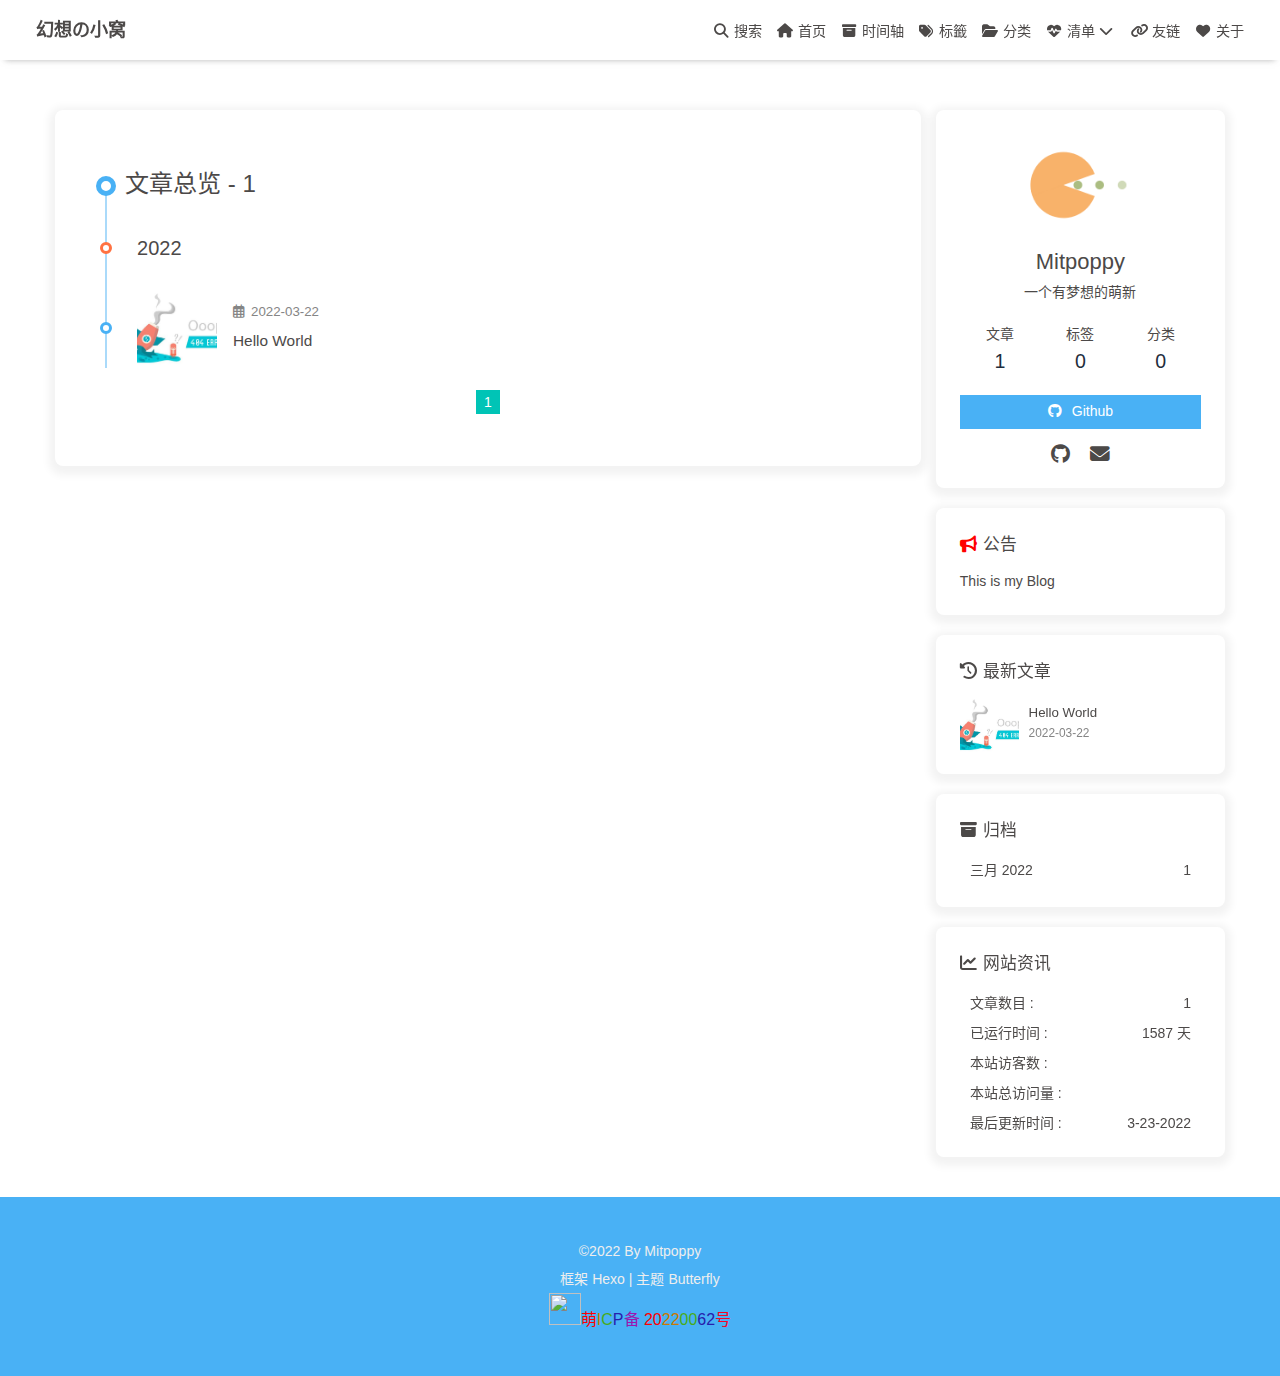
==== archives/index.html @ 70dcac5a "Site updated: 2022-03-23 21:52:55" ====
<!DOCTYPE html><html lang="zh-CN" data-theme="light"><head><meta charset="UTF-8"><meta http-equiv="X-UA-Compatible" content="IE=edge"><meta name="viewport" content="width=device-width, initial-scale=1.0, maximum-scale=1.0, user-scalable=no"><title>时间轴 | 幻想の小窝</title><meta name="keywords" content="幻想小窝"><meta name="author" content="Mitpoppy"><meta name="copyright" content="Mitpoppy"><meta name="format-detection" content="telephone=no"><meta name="theme-color" content="#ffffff"><meta name="description" content="一个有梦想的萌新">
<meta property="og:type" content="website">
<meta property="og:title" content="幻想の小窝">
<meta property="og:url" content="https://mitpoppy.github.io/archives/index.html">
<meta property="og:site_name" content="幻想の小窝">
<meta property="og:description" content="一个有梦想的萌新">
<meta property="og:locale" content="zh_CN">
<meta property="og:image" content="https://mitpoppy.github.io/img/portrait.png">
<meta property="article:author" content="Mitpoppy">
<meta property="article:tag" content="幻想小窝">
<meta name="twitter:card" content="summary">
<meta name="twitter:image" content="https://mitpoppy.github.io/img/portrait.png"><link rel="shortcut icon" href="../img/favicon.png"><link rel="canonical" href="https://mitpoppy.github.io/archives/"><link rel="preconnect" href="//cdn.jsdelivr.net"/><link rel="preconnect" href="//busuanzi.ibruce.info"/><link rel="stylesheet" href="../css/index.css"><link rel="stylesheet" href="https://cdn.jsdelivr.net/npm/@fortawesome/fontawesome-free@6/css/all.min.css" media="print" onload="this.media='all'"><link rel="stylesheet" href="https://cdn.jsdelivr.net/npm/@fancyapps/ui/dist/fancybox.css" media="print" onload="this.media='all'"><script>const GLOBAL_CONFIG = { 
  root: '/',
  algolia: undefined,
  localSearch: {"path":"search.xml","languages":{"hits_empty":"找不到您查询的内容：${query}"}},
  translate: {"defaultEncoding":2,"translateDelay":0,"msgToTraditionalChinese":"繁","msgToSimplifiedChinese":"簡"},
  noticeOutdate: undefined,
  highlight: {"plugin":"highlighjs","highlightCopy":true,"highlightLang":true,"highlightHeightLimit":false},
  copy: {
    success: '复制成功',
    error: '复制错误',
    noSupport: '浏览器不支持'
  },
  relativeDate: {
    homepage: false,
    post: false
  },
  runtime: '天',
  date_suffix: {
    just: '刚刚',
    min: '分钟前',
    hour: '小时前',
    day: '天前',
    month: '个月前'
  },
  copyright: {"limitCount":50,"languages":{"author":"作者: Mitpoppy","link":"链接: ","source":"来源: 幻想の小窝","info":"著作权归作者所有。商业转载请联系作者获得授权，非商业转载请注明出处。"}},
  lightbox: 'fancybox',
  Snackbar: undefined,
  source: {
    justifiedGallery: {
      js: 'https://cdn.jsdelivr.net/npm/flickr-justified-gallery@2/dist/fjGallery.min.js',
      css: 'https://cdn.jsdelivr.net/npm/flickr-justified-gallery@2/dist/fjGallery.min.css'
    }
  },
  isPhotoFigcaption: false,
  islazyload: false,
  isAnchor: false
}</script><script id="config-diff">var GLOBAL_CONFIG_SITE = {
  title: '时间轴',
  isPost: false,
  isHome: false,
  isHighlightShrink: true,
  isToc: false,
  postUpdate: '2022-03-23 21:52:37'
}</script><noscript><style type="text/css">
  #nav {
    opacity: 1
  }
  .justified-gallery img {
    opacity: 1
  }

  #recent-posts time,
  #post-meta time {
    display: inline !important
  }
</style></noscript><script>(win=>{
    win.saveToLocal = {
      set: function setWithExpiry(key, value, ttl) {
        if (ttl === 0) return
        const now = new Date()
        const expiryDay = ttl * 86400000
        const item = {
          value: value,
          expiry: now.getTime() + expiryDay,
        }
        localStorage.setItem(key, JSON.stringify(item))
      },

      get: function getWithExpiry(key) {
        const itemStr = localStorage.getItem(key)

        if (!itemStr) {
          return undefined
        }
        const item = JSON.parse(itemStr)
        const now = new Date()

        if (now.getTime() > item.expiry) {
          localStorage.removeItem(key)
          return undefined
        }
        return item.value
      }
    }
  
    win.getScript = url => new Promise((resolve, reject) => {
      const script = document.createElement('script')
      script.src = url
      script.async = true
      script.onerror = reject
      script.onload = script.onreadystatechange = function() {
        const loadState = this.readyState
        if (loadState && loadState !== 'loaded' && loadState !== 'complete') return
        script.onload = script.onreadystatechange = null
        resolve()
      }
      document.head.appendChild(script)
    })
  
      win.activateDarkMode = function () {
        document.documentElement.setAttribute('data-theme', 'dark')
        if (document.querySelector('meta[name="theme-color"]') !== null) {
          document.querySelector('meta[name="theme-color"]').setAttribute('content', '#0d0d0d')
        }
      }
      win.activateLightMode = function () {
        document.documentElement.setAttribute('data-theme', 'light')
        if (document.querySelector('meta[name="theme-color"]') !== null) {
          document.querySelector('meta[name="theme-color"]').setAttribute('content', '#ffffff')
        }
      }
      const t = saveToLocal.get('theme')
    
          if (t === 'dark') activateDarkMode()
          else if (t === 'light') activateLightMode()
        
      const asideStatus = saveToLocal.get('aside-status')
      if (asideStatus !== undefined) {
        if (asideStatus === 'hide') {
          document.documentElement.classList.add('hide-aside')
        } else {
          document.documentElement.classList.remove('hide-aside')
        }
      }
    
    const detectApple = () => {
      if(/iPad|iPhone|iPod|Macintosh/.test(navigator.userAgent)){
        document.documentElement.classList.add('apple')
      }
    }
    detectApple()
    })(window)</script><meta name="generator" content="Hexo 5.4.1"></head><body><div id="sidebar"><div id="menu-mask"></div><div id="sidebar-menus"><div class="avatar-img is-center"><img src="../img/portrait.png" onerror="onerror=null;src='/img/friend_404.gif'" alt="avatar"/></div><div class="sidebar-site-data site-data is-center"><a href="../archives/"><div class="headline">文章</div><div class="length-num">1</div></a><a href="../tags/"><div class="headline">标签</div><div class="length-num">0</div></a><a href="/"><div class="headline">分类</div><div class="length-num">0</div></a></div><hr/><div class="menus_items"><div class="menus_item"><a class="site-page" href="../index.html"><i class="fa-fw fas fa-home"></i><span> 首页</span></a></div><div class="menus_item"><a class="site-page" href="../archives/"><i class="fa-fw fas fa-archive"></i><span> 时间轴</span></a></div><div class="menus_item"><a class="site-page" href="../tags/"><i class="fa-fw fas fa-tags"></i><span> 标籤</span></a></div><div class="menus_item"><a class="site-page" href="../categories/"><i class="fa-fw fas fa-folder-open"></i><span> 分类</span></a></div><div class="menus_item"><a class="site-page group" href="javascript:void(0);"><i class="fa-fw fa fa-heartbeat"></i><span> 清单</span><i class="fas fa-chevron-down"></i></a><ul class="menus_item_child"><li><a class="site-page child" href="../music/"><i class="fa-fw fas fa-music"></i><span> 音乐</span></a></li><li><a class="site-page child" href="../Gallery/"><i class="fa-fw fas fa-images"></i><span> 照片</span></a></li><li><a class="site-page child" href="../movies/"><i class="fa-fw fas fa-video"></i><span> 电影</span></a></li></ul></div><div class="menus_item"><a class="site-page" href="../link/"><i class="fa-fw fas fa-link"></i><span> 友链</span></a></div><div class="menus_item"><a class="site-page" href="../about/"><i class="fa-fw fas fa-heart"></i><span> 关于</span></a></div></div></div></div><div class="page" id="body-wrap"><header class="not-top-img" id="page-header"><nav id="nav"><span id="blog_name"><a id="site-name" href="../index.html">幻想の小窝</a></span><div id="menus"><div id="search-button"><a class="site-page social-icon search"><i class="fas fa-search fa-fw"></i><span> 搜索</span></a></div><div class="menus_items"><div class="menus_item"><a class="site-page" href="../index.html"><i class="fa-fw fas fa-home"></i><span> 首页</span></a></div><div class="menus_item"><a class="site-page" href="../archives/"><i class="fa-fw fas fa-archive"></i><span> 时间轴</span></a></div><div class="menus_item"><a class="site-page" href="../tags/"><i class="fa-fw fas fa-tags"></i><span> 标籤</span></a></div><div class="menus_item"><a class="site-page" href="../categories/"><i class="fa-fw fas fa-folder-open"></i><span> 分类</span></a></div><div class="menus_item"><a class="site-page group" href="javascript:void(0);"><i class="fa-fw fa fa-heartbeat"></i><span> 清单</span><i class="fas fa-chevron-down"></i></a><ul class="menus_item_child"><li><a class="site-page child" href="../music/"><i class="fa-fw fas fa-music"></i><span> 音乐</span></a></li><li><a class="site-page child" href="../Gallery/"><i class="fa-fw fas fa-images"></i><span> 照片</span></a></li><li><a class="site-page child" href="../movies/"><i class="fa-fw fas fa-video"></i><span> 电影</span></a></li></ul></div><div class="menus_item"><a class="site-page" href="../link/"><i class="fa-fw fas fa-link"></i><span> 友链</span></a></div><div class="menus_item"><a class="site-page" href="../about/"><i class="fa-fw fas fa-heart"></i><span> 关于</span></a></div></div><div id="toggle-menu"><a class="site-page"><i class="fas fa-bars fa-fw"></i></a></div></div></nav></header><main class="layout" id="content-inner"><div id="archive"><div class="article-sort-title">文章总览 - 1</div><div class="article-sort"><div class="article-sort-item year">2022</div><div class="article-sort-item"><a class="article-sort-item-img" href="../2022/03/22/hello-world/" title="Hello World"><img src="../[data-uri]" alt="Hello World" onerror="this.onerror=null;this.src='../img/404.jpg'"></a><div class="article-sort-item-info"><div class="article-sort-item-time"><i class="far fa-calendar-alt"></i><time class="post-meta-date-created" datetime="2022-03-22T07:32:54.682Z" title="发表于 2022-03-22 15:32:54">2022-03-22</time></div><a class="article-sort-item-title" href="../2022/03/22/hello-world/" title="Hello World">Hello World</a></div></div></div><nav id="pagination"><div class="pagination"><span class="page-number current">1</span></div></nav></div><div class="aside-content" id="aside-content"><div class="card-widget card-info"><div class="is-center"><div class="avatar-img"><img src="../img/portrait.png" onerror="this.onerror=null;this.src='../img/friend_404.gif'" alt="avatar"/></div><div class="author-info__name">Mitpoppy</div><div class="author-info__description">一个有梦想的萌新</div></div><div class="card-info-data site-data is-center"><a href="../archives/"><div class="headline">文章</div><div class="length-num">1</div></a><a href="../tags/"><div class="headline">标签</div><div class="length-num">0</div></a><a href="/"><div class="headline">分类</div><div class="length-num">0</div></a></div><a id="card-info-btn" target="_blank" rel="noopener" href="https://github.com/Mitpoppy"><i class="fab fa-github"></i><span>Github</span></a><div class="card-info-social-icons is-center"><a class="social-icon" href="https://github.com/Mitpoppy" target="_blank" title="Github"><i class="fab fa-github"></i></a><a class="social-icon" href="../2974560682@qq.com" target="_blank" title="Email"><i class="fas fa-envelope"></i></a></div></div><div class="card-widget card-announcement"><div class="item-headline"><i class="fas fa-bullhorn fa-shake"></i><span>公告</span></div><div class="announcement_content">This is my Blog</div></div><div class="sticky_layout"><div class="card-widget card-recent-post"><div class="item-headline"><i class="fas fa-history"></i><span>最新文章</span></div><div class="aside-list"><div class="aside-list-item"><a class="thumbnail" href="../2022/03/22/hello-world/" title="Hello World"><img src="../[data-uri]" onerror="this.onerror=null;this.src='../img/404.jpg'" alt="Hello World"/></a><div class="content"><a class="title" href="../2022/03/22/hello-world/" title="Hello World">Hello World</a><time datetime="2022-03-22T07:32:54.682Z" title="发表于 2022-03-22 15:32:54">2022-03-22</time></div></div></div></div><div class="card-widget card-archives"><div class="item-headline"><i class="fas fa-archive"></i><span>归档</span></div><ul class="card-archive-list"><li class="card-archive-list-item"><a class="card-archive-list-link" href="../archives/2022/03/"><span class="card-archive-list-date">三月 2022</span><span class="card-archive-list-count">1</span></a></li></ul></div><div class="card-widget card-webinfo"><div class="item-headline"><i class="fas fa-chart-line"></i><span>网站资讯</span></div><div class="webinfo"><div class="webinfo-item"><div class="item-name">文章数目 :</div><div class="item-count">1</div></div><div class="webinfo-item"><div class="item-name">已运行时间 :</div><div class="item-count" id="runtimeshow" data-publishDate="2022-03-22T17:55:00.000Z"></div></div><div class="webinfo-item"><div class="item-name">本站访客数 :</div><div class="item-count" id="busuanzi_value_site_uv"></div></div><div class="webinfo-item"><div class="item-name">本站总访问量 :</div><div class="item-count" id="busuanzi_value_site_pv"></div></div><div class="webinfo-item"><div class="item-name">最后更新时间 :</div><div class="item-count" id="last-push-date" data-lastPushDate="2022-03-23T13:52:37.554Z"></div></div></div></div></div></div></main><footer id="footer"><div id="footer-wrap"><div class="copyright">&copy;2022 By Mitpoppy</div><div class="framework-info"><span>框架 </span><a target="_blank" rel="noopener" href="https://hexo.io">Hexo</a><span class="footer-separator">|</span><span>主题 </span><a target="_blank" rel="noopener" href="https://github.com/jerryc127/hexo-theme-butterfly">Butterfly</a></div><div class="footer_custom_text"><font style="font-size:16px"><img style="width:32px;height:32px;margin-bottom:-8px" src="https://moena.cn/content/uploadfile/Links/icp.gov.moe.png" /><a href="https://blog.114524.xyz/" target="_blank"><span style="color:#ff0000">萌</span><span style="color:#ca7900">I</span><span style="color:#48ab18">C</span><span style="color:#2720ac">P</span><span style="color:#9b17ae">备</span> </a><a href="https://icp.gov.moe/?keyword=20220062" target="_blank"> <span style="color:#ff0000">20</span><span style="color:#ca7900">22</span><span style="color:#48ab18">00</span><span style="color:#2720ac">62</span><span style="color:#f40428">号</span></a></font></div></div></footer></div><div id="rightside"><div id="rightside-config-hide"><button id="translateLink" type="button" title="简繁转换">繁</button><button id="darkmode" type="button" title="浅色和深色模式转换"><i class="fas fa-adjust"></i></button><button id="hide-aside-btn" type="button" title="单栏和双栏切换"><i class="fas fa-arrows-alt-h"></i></button></div><div id="rightside-config-show"><button id="rightside_config" type="button" title="设置"><i class="fas fa-cog fa-spin"></i></button><button id="go-up" type="button" title="回到顶部"><i class="fas fa-arrow-up"></i></button></div></div><div id="local-search"><div class="search-dialog"><nav class="search-nav"><span class="search-dialog-title">本地搜索</span><span id="loading-status"></span><button class="search-close-button"><i class="fas fa-times"></i></button></nav><div class="is-center" id="loading-database"><i class="fas fa-spinner fa-pulse"></i><span>  数据库加载中</span></div><div class="search-wrap"><div id="local-search-input"><div class="local-search-box"><input class="local-search-box--input" placeholder="搜索文章" type="text"/></div></div><hr/><div id="local-search-results"></div></div></div><div id="search-mask"></div></div><div><script src="../js/utils.js"></script><script src="../js/main.js"></script><script src="../js/tw_cn.js"></script><script src="https://cdn.jsdelivr.net/npm/@fancyapps/ui/dist/fancybox.umd.js"></script><script src="../js/search/local-search.js"></script><div class="js-pjax"></div><script defer="defer" id="fluttering_ribbon" mobile="true" src="https://cdn.jsdelivr.net/npm/butterfly-extsrc@1/dist/canvas-fluttering-ribbon.min.js"></script><script src="https://cdn.jsdelivr.net/npm/butterfly-extsrc@1/dist/activate-power-mode.min.js"></script><script>POWERMODE.colorful = true;
POWERMODE.shake = false;
POWERMODE.mobile = true;
document.body.addEventListener('input', POWERMODE);
</script><script async data-pjax src="//busuanzi.ibruce.info/busuanzi/2.3/busuanzi.pure.mini.js"></script></div></body></html>
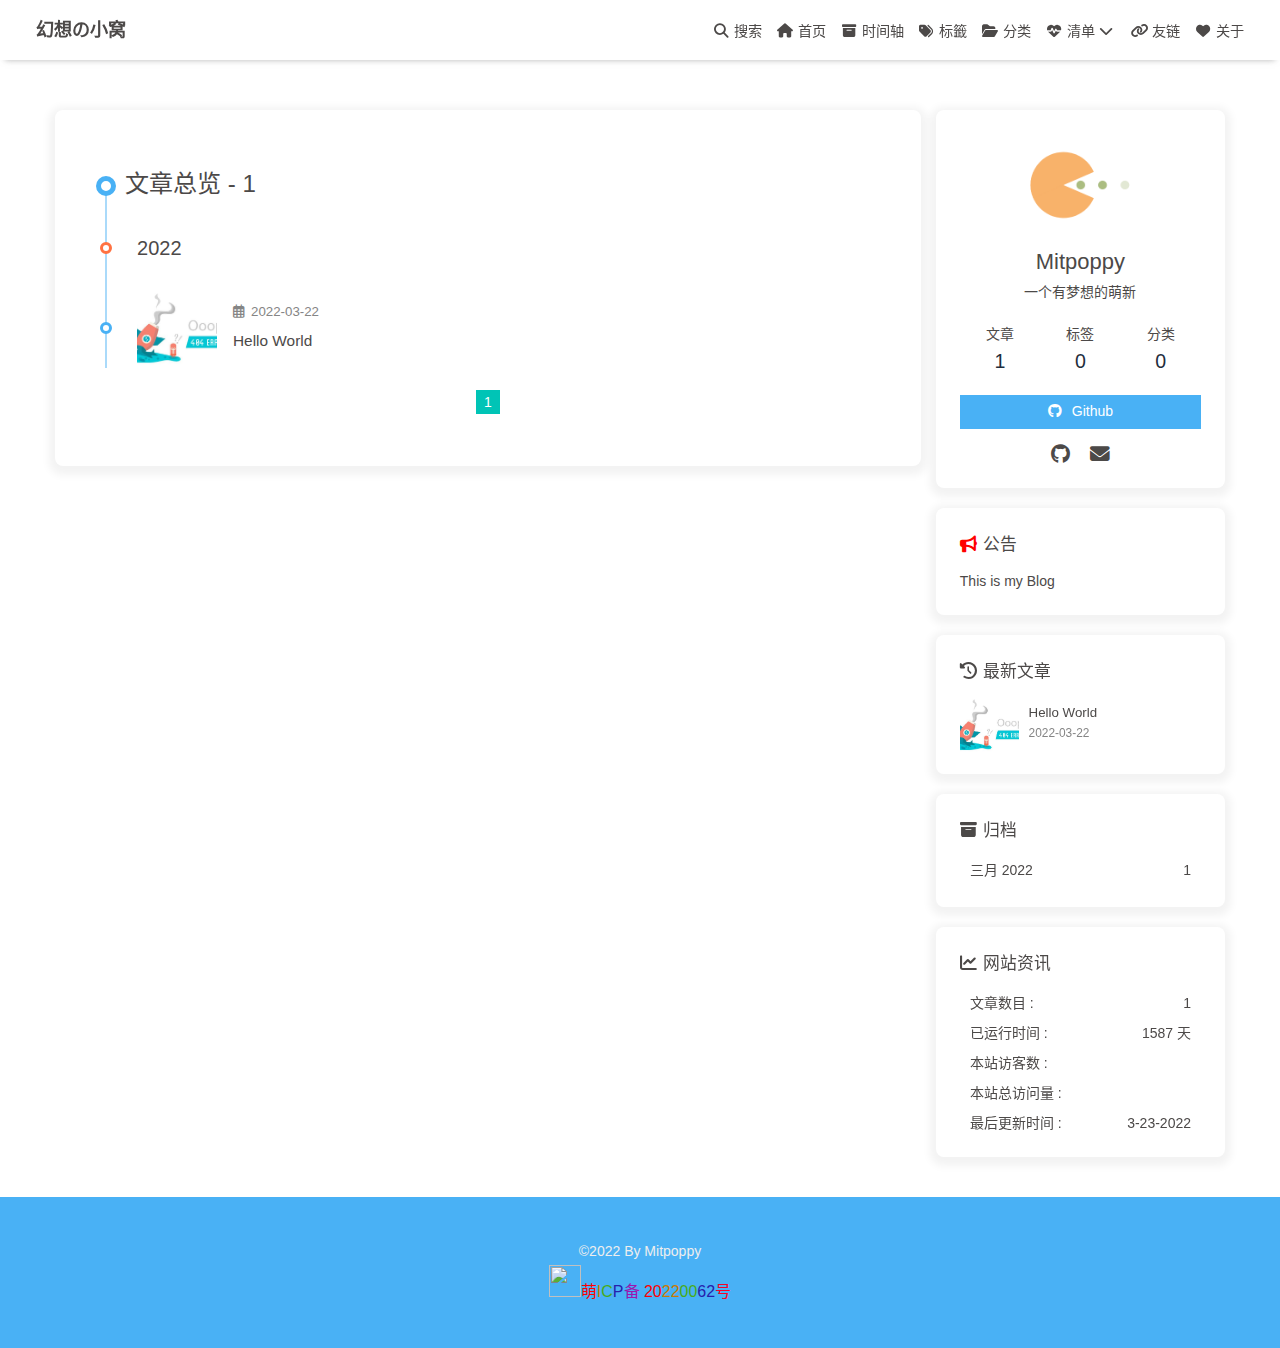
==== commit 3411128b: "Site updated: 2022-03-23 22:09:40" ====
--- a/archives/index.html
+++ b/archives/index.html
@@ -51,7 +51,7 @@
   isHome: false,
   isHighlightShrink: true,
   isToc: false,
-  postUpdate: '2022-03-23 21:52:37'
+  postUpdate: '2022-03-23 22:09:39'
 }</script><noscript><style type="text/css">
   #nav {
     opacity: 1
@@ -140,7 +140,7 @@
       }
     }
     detectApple()
-    })(window)</script><meta name="generator" content="Hexo 5.4.1"></head><body><div id="sidebar"><div id="menu-mask"></div><div id="sidebar-menus"><div class="avatar-img is-center"><img src="../img/portrait.png" onerror="onerror=null;src='/img/friend_404.gif'" alt="avatar"/></div><div class="sidebar-site-data site-data is-center"><a href="../archives/"><div class="headline">文章</div><div class="length-num">1</div></a><a href="../tags/"><div class="headline">标签</div><div class="length-num">0</div></a><a href="/"><div class="headline">分类</div><div class="length-num">0</div></a></div><hr/><div class="menus_items"><div class="menus_item"><a class="site-page" href="../index.html"><i class="fa-fw fas fa-home"></i><span> 首页</span></a></div><div class="menus_item"><a class="site-page" href="../archives/"><i class="fa-fw fas fa-archive"></i><span> 时间轴</span></a></div><div class="menus_item"><a class="site-page" href="../tags/"><i class="fa-fw fas fa-tags"></i><span> 标籤</span></a></div><div class="menus_item"><a class="site-page" href="../categories/"><i class="fa-fw fas fa-folder-open"></i><span> 分类</span></a></div><div class="menus_item"><a class="site-page group" href="javascript:void(0);"><i class="fa-fw fa fa-heartbeat"></i><span> 清单</span><i class="fas fa-chevron-down"></i></a><ul class="menus_item_child"><li><a class="site-page child" href="../music/"><i class="fa-fw fas fa-music"></i><span> 音乐</span></a></li><li><a class="site-page child" href="../Gallery/"><i class="fa-fw fas fa-images"></i><span> 照片</span></a></li><li><a class="site-page child" href="../movies/"><i class="fa-fw fas fa-video"></i><span> 电影</span></a></li></ul></div><div class="menus_item"><a class="site-page" href="../link/"><i class="fa-fw fas fa-link"></i><span> 友链</span></a></div><div class="menus_item"><a class="site-page" href="../about/"><i class="fa-fw fas fa-heart"></i><span> 关于</span></a></div></div></div></div><div class="page" id="body-wrap"><header class="not-top-img" id="page-header"><nav id="nav"><span id="blog_name"><a id="site-name" href="../index.html">幻想の小窝</a></span><div id="menus"><div id="search-button"><a class="site-page social-icon search"><i class="fas fa-search fa-fw"></i><span> 搜索</span></a></div><div class="menus_items"><div class="menus_item"><a class="site-page" href="../index.html"><i class="fa-fw fas fa-home"></i><span> 首页</span></a></div><div class="menus_item"><a class="site-page" href="../archives/"><i class="fa-fw fas fa-archive"></i><span> 时间轴</span></a></div><div class="menus_item"><a class="site-page" href="../tags/"><i class="fa-fw fas fa-tags"></i><span> 标籤</span></a></div><div class="menus_item"><a class="site-page" href="../categories/"><i class="fa-fw fas fa-folder-open"></i><span> 分类</span></a></div><div class="menus_item"><a class="site-page group" href="javascript:void(0);"><i class="fa-fw fa fa-heartbeat"></i><span> 清单</span><i class="fas fa-chevron-down"></i></a><ul class="menus_item_child"><li><a class="site-page child" href="../music/"><i class="fa-fw fas fa-music"></i><span> 音乐</span></a></li><li><a class="site-page child" href="../Gallery/"><i class="fa-fw fas fa-images"></i><span> 照片</span></a></li><li><a class="site-page child" href="../movies/"><i class="fa-fw fas fa-video"></i><span> 电影</span></a></li></ul></div><div class="menus_item"><a class="site-page" href="../link/"><i class="fa-fw fas fa-link"></i><span> 友链</span></a></div><div class="menus_item"><a class="site-page" href="../about/"><i class="fa-fw fas fa-heart"></i><span> 关于</span></a></div></div><div id="toggle-menu"><a class="site-page"><i class="fas fa-bars fa-fw"></i></a></div></div></nav></header><main class="layout" id="content-inner"><div id="archive"><div class="article-sort-title">文章总览 - 1</div><div class="article-sort"><div class="article-sort-item year">2022</div><div class="article-sort-item"><a class="article-sort-item-img" href="../2022/03/22/hello-world/" title="Hello World"><img src="../[data-uri]" alt="Hello World" onerror="this.onerror=null;this.src='../img/404.jpg'"></a><div class="article-sort-item-info"><div class="article-sort-item-time"><i class="far fa-calendar-alt"></i><time class="post-meta-date-created" datetime="2022-03-22T07:32:54.682Z" title="发表于 2022-03-22 15:32:54">2022-03-22</time></div><a class="article-sort-item-title" href="../2022/03/22/hello-world/" title="Hello World">Hello World</a></div></div></div><nav id="pagination"><div class="pagination"><span class="page-number current">1</span></div></nav></div><div class="aside-content" id="aside-content"><div class="card-widget card-info"><div class="is-center"><div class="avatar-img"><img src="../img/portrait.png" onerror="this.onerror=null;this.src='../img/friend_404.gif'" alt="avatar"/></div><div class="author-info__name">Mitpoppy</div><div class="author-info__description">一个有梦想的萌新</div></div><div class="card-info-data site-data is-center"><a href="../archives/"><div class="headline">文章</div><div class="length-num">1</div></a><a href="../tags/"><div class="headline">标签</div><div class="length-num">0</div></a><a href="/"><div class="headline">分类</div><div class="length-num">0</div></a></div><a id="card-info-btn" target="_blank" rel="noopener" href="https://github.com/Mitpoppy"><i class="fab fa-github"></i><span>Github</span></a><div class="card-info-social-icons is-center"><a class="social-icon" href="https://github.com/Mitpoppy" target="_blank" title="Github"><i class="fab fa-github"></i></a><a class="social-icon" href="../2974560682@qq.com" target="_blank" title="Email"><i class="fas fa-envelope"></i></a></div></div><div class="card-widget card-announcement"><div class="item-headline"><i class="fas fa-bullhorn fa-shake"></i><span>公告</span></div><div class="announcement_content">This is my Blog</div></div><div class="sticky_layout"><div class="card-widget card-recent-post"><div class="item-headline"><i class="fas fa-history"></i><span>最新文章</span></div><div class="aside-list"><div class="aside-list-item"><a class="thumbnail" href="../2022/03/22/hello-world/" title="Hello World"><img src="../[data-uri]" onerror="this.onerror=null;this.src='../img/404.jpg'" alt="Hello World"/></a><div class="content"><a class="title" href="../2022/03/22/hello-world/" title="Hello World">Hello World</a><time datetime="2022-03-22T07:32:54.682Z" title="发表于 2022-03-22 15:32:54">2022-03-22</time></div></div></div></div><div class="card-widget card-archives"><div class="item-headline"><i class="fas fa-archive"></i><span>归档</span></div><ul class="card-archive-list"><li class="card-archive-list-item"><a class="card-archive-list-link" href="../archives/2022/03/"><span class="card-archive-list-date">三月 2022</span><span class="card-archive-list-count">1</span></a></li></ul></div><div class="card-widget card-webinfo"><div class="item-headline"><i class="fas fa-chart-line"></i><span>网站资讯</span></div><div class="webinfo"><div class="webinfo-item"><div class="item-name">文章数目 :</div><div class="item-count">1</div></div><div class="webinfo-item"><div class="item-name">已运行时间 :</div><div class="item-count" id="runtimeshow" data-publishDate="2022-03-22T17:55:00.000Z"></div></div><div class="webinfo-item"><div class="item-name">本站访客数 :</div><div class="item-count" id="busuanzi_value_site_uv"></div></div><div class="webinfo-item"><div class="item-name">本站总访问量 :</div><div class="item-count" id="busuanzi_value_site_pv"></div></div><div class="webinfo-item"><div class="item-name">最后更新时间 :</div><div class="item-count" id="last-push-date" data-lastPushDate="2022-03-23T13:52:37.554Z"></div></div></div></div></div></div></main><footer id="footer"><div id="footer-wrap"><div class="copyright">&copy;2022 By Mitpoppy</div><div class="framework-info"><span>框架 </span><a target="_blank" rel="noopener" href="https://hexo.io">Hexo</a><span class="footer-separator">|</span><span>主题 </span><a target="_blank" rel="noopener" href="https://github.com/jerryc127/hexo-theme-butterfly">Butterfly</a></div><div class="footer_custom_text"><font style="font-size:16px"><img style="width:32px;height:32px;margin-bottom:-8px" src="https://moena.cn/content/uploadfile/Links/icp.gov.moe.png" /><a href="https://blog.114524.xyz/" target="_blank"><span style="color:#ff0000">萌</span><span style="color:#ca7900">I</span><span style="color:#48ab18">C</span><span style="color:#2720ac">P</span><span style="color:#9b17ae">备</span> </a><a href="https://icp.gov.moe/?keyword=20220062" target="_blank"> <span style="color:#ff0000">20</span><span style="color:#ca7900">22</span><span style="color:#48ab18">00</span><span style="color:#2720ac">62</span><span style="color:#f40428">号</span></a></font></div></div></footer></div><div id="rightside"><div id="rightside-config-hide"><button id="translateLink" type="button" title="简繁转换">繁</button><button id="darkmode" type="button" title="浅色和深色模式转换"><i class="fas fa-adjust"></i></button><button id="hide-aside-btn" type="button" title="单栏和双栏切换"><i class="fas fa-arrows-alt-h"></i></button></div><div id="rightside-config-show"><button id="rightside_config" type="button" title="设置"><i class="fas fa-cog fa-spin"></i></button><button id="go-up" type="button" title="回到顶部"><i class="fas fa-arrow-up"></i></button></div></div><div id="local-search"><div class="search-dialog"><nav class="search-nav"><span class="search-dialog-title">本地搜索</span><span id="loading-status"></span><button class="search-close-button"><i class="fas fa-times"></i></button></nav><div class="is-center" id="loading-database"><i class="fas fa-spinner fa-pulse"></i><span>  数据库加载中</span></div><div class="search-wrap"><div id="local-search-input"><div class="local-search-box"><input class="local-search-box--input" placeholder="搜索文章" type="text"/></div></div><hr/><div id="local-search-results"></div></div></div><div id="search-mask"></div></div><div><script src="../js/utils.js"></script><script src="../js/main.js"></script><script src="../js/tw_cn.js"></script><script src="https://cdn.jsdelivr.net/npm/@fancyapps/ui/dist/fancybox.umd.js"></script><script src="../js/search/local-search.js"></script><div class="js-pjax"></div><script defer="defer" id="fluttering_ribbon" mobile="true" src="https://cdn.jsdelivr.net/npm/butterfly-extsrc@1/dist/canvas-fluttering-ribbon.min.js"></script><script src="https://cdn.jsdelivr.net/npm/butterfly-extsrc@1/dist/activate-power-mode.min.js"></script><script>POWERMODE.colorful = true;
+    })(window)</script><meta name="generator" content="Hexo 5.4.1"></head><body><div id="sidebar"><div id="menu-mask"></div><div id="sidebar-menus"><div class="avatar-img is-center"><img src="../img/portrait.png" onerror="onerror=null;src='/img/friend_404.gif'" alt="avatar"/></div><div class="sidebar-site-data site-data is-center"><a href="../archives/"><div class="headline">文章</div><div class="length-num">1</div></a><a href="../tags/"><div class="headline">标签</div><div class="length-num">0</div></a><a href="/"><div class="headline">分类</div><div class="length-num">0</div></a></div><hr/><div class="menus_items"><div class="menus_item"><a class="site-page" href="../index.html"><i class="fa-fw fas fa-home"></i><span> 首页</span></a></div><div class="menus_item"><a class="site-page" href="../archives/"><i class="fa-fw fas fa-archive"></i><span> 时间轴</span></a></div><div class="menus_item"><a class="site-page" href="../tags/"><i class="fa-fw fas fa-tags"></i><span> 标籤</span></a></div><div class="menus_item"><a class="site-page" href="../categories/"><i class="fa-fw fas fa-folder-open"></i><span> 分类</span></a></div><div class="menus_item"><a class="site-page group" href="javascript:void(0);"><i class="fa-fw fa fa-heartbeat"></i><span> 清单</span><i class="fas fa-chevron-down"></i></a><ul class="menus_item_child"><li><a class="site-page child" href="../music/"><i class="fa-fw fas fa-music"></i><span> 音乐</span></a></li><li><a class="site-page child" href="../Gallery/"><i class="fa-fw fas fa-images"></i><span> 照片</span></a></li><li><a class="site-page child" href="../movies/"><i class="fa-fw fas fa-video"></i><span> 电影</span></a></li></ul></div><div class="menus_item"><a class="site-page" href="../link/"><i class="fa-fw fas fa-link"></i><span> 友链</span></a></div><div class="menus_item"><a class="site-page" href="../about/"><i class="fa-fw fas fa-heart"></i><span> 关于</span></a></div></div></div></div><div class="page" id="body-wrap"><header class="not-top-img" id="page-header"><nav id="nav"><span id="blog_name"><a id="site-name" href="../index.html">幻想の小窝</a></span><div id="menus"><div id="search-button"><a class="site-page social-icon search"><i class="fas fa-search fa-fw"></i><span> 搜索</span></a></div><div class="menus_items"><div class="menus_item"><a class="site-page" href="../index.html"><i class="fa-fw fas fa-home"></i><span> 首页</span></a></div><div class="menus_item"><a class="site-page" href="../archives/"><i class="fa-fw fas fa-archive"></i><span> 时间轴</span></a></div><div class="menus_item"><a class="site-page" href="../tags/"><i class="fa-fw fas fa-tags"></i><span> 标籤</span></a></div><div class="menus_item"><a class="site-page" href="../categories/"><i class="fa-fw fas fa-folder-open"></i><span> 分类</span></a></div><div class="menus_item"><a class="site-page group" href="javascript:void(0);"><i class="fa-fw fa fa-heartbeat"></i><span> 清单</span><i class="fas fa-chevron-down"></i></a><ul class="menus_item_child"><li><a class="site-page child" href="../music/"><i class="fa-fw fas fa-music"></i><span> 音乐</span></a></li><li><a class="site-page child" href="../Gallery/"><i class="fa-fw fas fa-images"></i><span> 照片</span></a></li><li><a class="site-page child" href="../movies/"><i class="fa-fw fas fa-video"></i><span> 电影</span></a></li></ul></div><div class="menus_item"><a class="site-page" href="../link/"><i class="fa-fw fas fa-link"></i><span> 友链</span></a></div><div class="menus_item"><a class="site-page" href="../about/"><i class="fa-fw fas fa-heart"></i><span> 关于</span></a></div></div><div id="toggle-menu"><a class="site-page"><i class="fas fa-bars fa-fw"></i></a></div></div></nav></header><main class="layout" id="content-inner"><div id="archive"><div class="article-sort-title">文章总览 - 1</div><div class="article-sort"><div class="article-sort-item year">2022</div><div class="article-sort-item"><a class="article-sort-item-img" href="../2022/03/22/hello-world/" title="Hello World"><img src="../[data-uri]" alt="Hello World" onerror="this.onerror=null;this.src='../img/404.jpg'"></a><div class="article-sort-item-info"><div class="article-sort-item-time"><i class="far fa-calendar-alt"></i><time class="post-meta-date-created" datetime="2022-03-22T07:32:54.682Z" title="发表于 2022-03-22 15:32:54">2022-03-22</time></div><a class="article-sort-item-title" href="../2022/03/22/hello-world/" title="Hello World">Hello World</a></div></div></div><nav id="pagination"><div class="pagination"><span class="page-number current">1</span></div></nav></div><div class="aside-content" id="aside-content"><div class="card-widget card-info"><div class="is-center"><div class="avatar-img"><img src="../img/portrait.png" onerror="this.onerror=null;this.src='../img/friend_404.gif'" alt="avatar"/></div><div class="author-info__name">Mitpoppy</div><div class="author-info__description">一个有梦想的萌新</div></div><div class="card-info-data site-data is-center"><a href="../archives/"><div class="headline">文章</div><div class="length-num">1</div></a><a href="../tags/"><div class="headline">标签</div><div class="length-num">0</div></a><a href="/"><div class="headline">分类</div><div class="length-num">0</div></a></div><a id="card-info-btn" target="_blank" rel="noopener" href="https://github.com/Mitpoppy"><i class="fab fa-github"></i><span>Github</span></a><div class="card-info-social-icons is-center"><a class="social-icon" href="https://github.com/Mitpoppy" target="_blank" title="Github"><i class="fab fa-github"></i></a><a class="social-icon" href="../2974560682@qq.com" target="_blank" title="Email"><i class="fas fa-envelope"></i></a></div></div><div class="card-widget card-announcement"><div class="item-headline"><i class="fas fa-bullhorn fa-shake"></i><span>公告</span></div><div class="announcement_content">This is my Blog</div></div><div class="sticky_layout"><div class="card-widget card-recent-post"><div class="item-headline"><i class="fas fa-history"></i><span>最新文章</span></div><div class="aside-list"><div class="aside-list-item"><a class="thumbnail" href="../2022/03/22/hello-world/" title="Hello World"><img src="../[data-uri]" onerror="this.onerror=null;this.src='../img/404.jpg'" alt="Hello World"/></a><div class="content"><a class="title" href="../2022/03/22/hello-world/" title="Hello World">Hello World</a><time datetime="2022-03-22T07:32:54.682Z" title="发表于 2022-03-22 15:32:54">2022-03-22</time></div></div></div></div><div class="card-widget card-archives"><div class="item-headline"><i class="fas fa-archive"></i><span>归档</span></div><ul class="card-archive-list"><li class="card-archive-list-item"><a class="card-archive-list-link" href="../archives/2022/03/"><span class="card-archive-list-date">三月 2022</span><span class="card-archive-list-count">1</span></a></li></ul></div><div class="card-widget card-webinfo"><div class="item-headline"><i class="fas fa-chart-line"></i><span>网站资讯</span></div><div class="webinfo"><div class="webinfo-item"><div class="item-name">文章数目 :</div><div class="item-count">1</div></div><div class="webinfo-item"><div class="item-name">已运行时间 :</div><div class="item-count" id="runtimeshow" data-publishDate="2022-03-22T17:55:00.000Z"></div></div><div class="webinfo-item"><div class="item-name">本站访客数 :</div><div class="item-count" id="busuanzi_value_site_uv"></div></div><div class="webinfo-item"><div class="item-name">本站总访问量 :</div><div class="item-count" id="busuanzi_value_site_pv"></div></div><div class="webinfo-item"><div class="item-name">最后更新时间 :</div><div class="item-count" id="last-push-date" data-lastPushDate="2022-03-23T14:09:39.901Z"></div></div></div></div></div></div></main><footer id="footer"><div id="footer-wrap"><div class="copyright">&copy;2022 By Mitpoppy</div><div class="footer_custom_text"><font style="font-size:16px"><img style="width:32px;height:32px;margin-bottom:-8px" src="https://moena.cn/content/uploadfile/Links/icp.gov.moe.png" /><a href="https://blog.114524.xyz/" target="_blank"><span style="color:#ff0000">萌</span><span style="color:#ca7900">I</span><span style="color:#48ab18">C</span><span style="color:#2720ac">P</span><span style="color:#9b17ae">备</span> </a><a href="https://icp.gov.moe/?keyword=20220062" target="_blank"> <span style="color:#ff0000">20</span><span style="color:#ca7900">22</span><span style="color:#48ab18">00</span><span style="color:#2720ac">62</span><span style="color:#f40428">号</span></a></font></div></div></footer></div><div id="rightside"><div id="rightside-config-hide"><button id="translateLink" type="button" title="简繁转换">繁</button><button id="darkmode" type="button" title="浅色和深色模式转换"><i class="fas fa-adjust"></i></button><button id="hide-aside-btn" type="button" title="单栏和双栏切换"><i class="fas fa-arrows-alt-h"></i></button></div><div id="rightside-config-show"><button id="rightside_config" type="button" title="设置"><i class="fas fa-cog fa-spin"></i></button><button id="go-up" type="button" title="回到顶部"><i class="fas fa-arrow-up"></i></button></div></div><div id="local-search"><div class="search-dialog"><nav class="search-nav"><span class="search-dialog-title">本地搜索</span><span id="loading-status"></span><button class="search-close-button"><i class="fas fa-times"></i></button></nav><div class="is-center" id="loading-database"><i class="fas fa-spinner fa-pulse"></i><span>  数据库加载中</span></div><div class="search-wrap"><div id="local-search-input"><div class="local-search-box"><input class="local-search-box--input" placeholder="搜索文章" type="text"/></div></div><hr/><div id="local-search-results"></div></div></div><div id="search-mask"></div></div><div><script src="../js/utils.js"></script><script src="../js/main.js"></script><script src="../js/tw_cn.js"></script><script src="https://cdn.jsdelivr.net/npm/@fancyapps/ui/dist/fancybox.umd.js"></script><script src="../js/search/local-search.js"></script><div class="js-pjax"></div><script defer="defer" id="fluttering_ribbon" mobile="true" src="https://cdn.jsdelivr.net/npm/butterfly-extsrc@1/dist/canvas-fluttering-ribbon.min.js"></script><script src="https://cdn.jsdelivr.net/npm/butterfly-extsrc@1/dist/activate-power-mode.min.js"></script><script>POWERMODE.colorful = true;
 POWERMODE.shake = false;
 POWERMODE.mobile = true;
 document.body.addEventListener('input', POWERMODE);
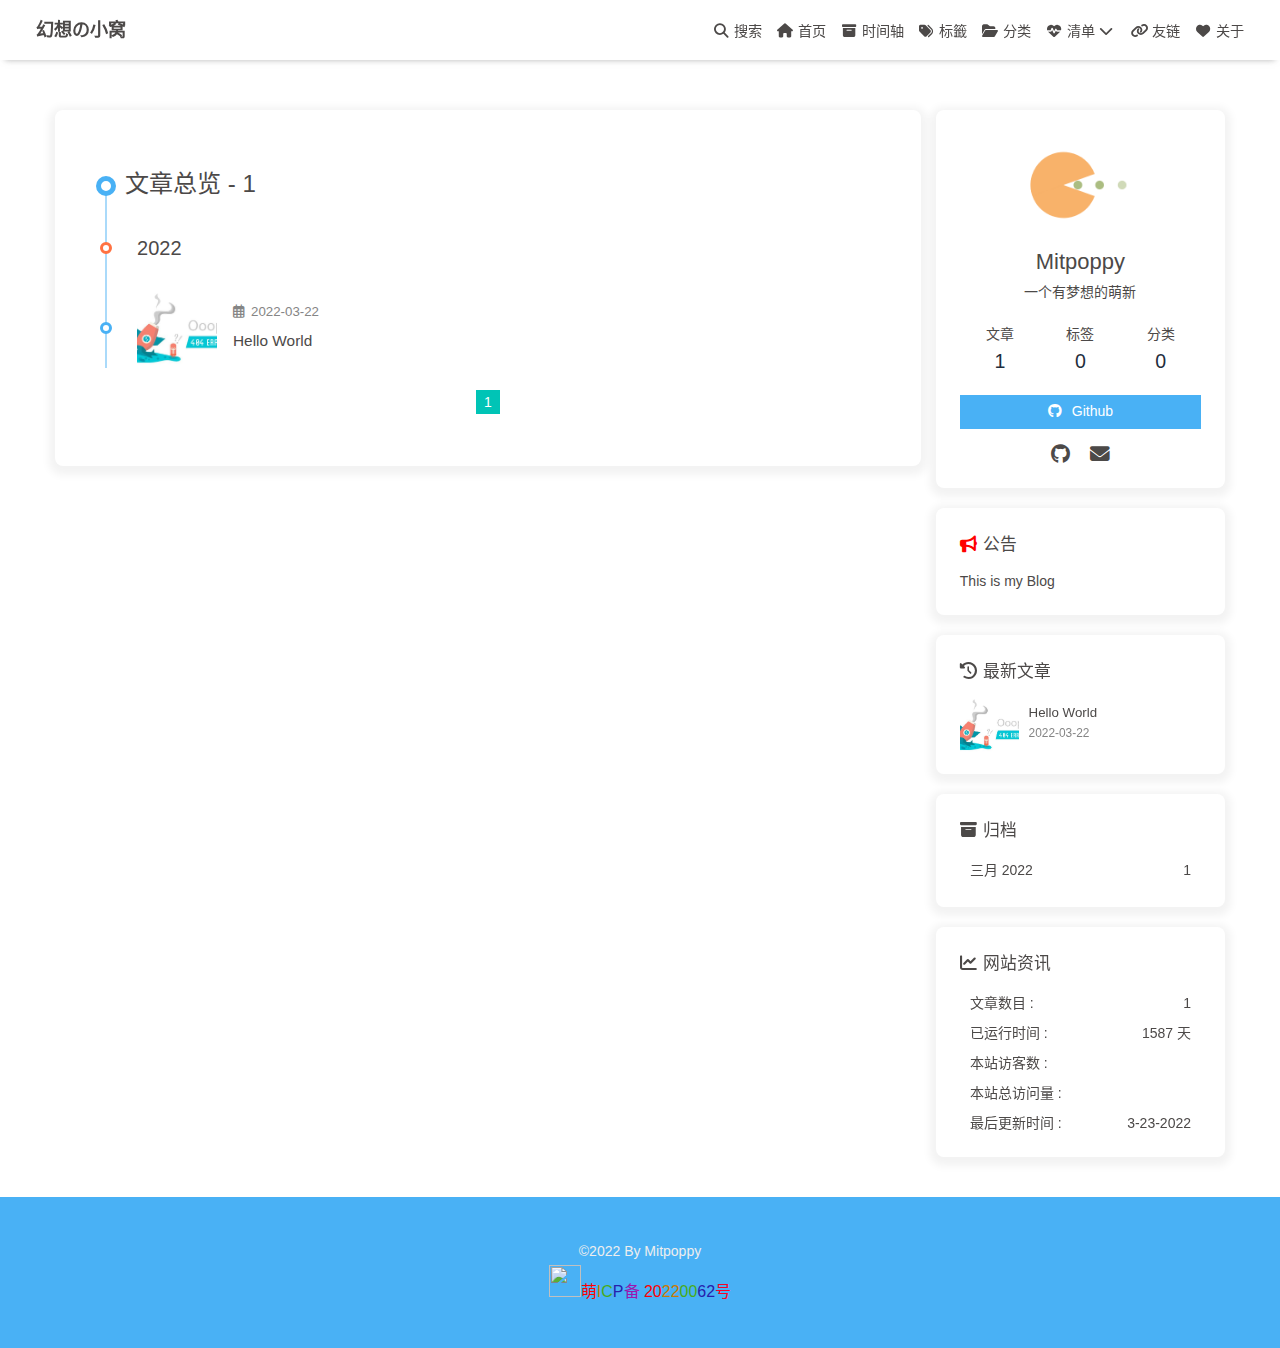
==== commit 41a8ea9d: "Site updated: 2022-03-23 22:11:44" ====
--- a/archives/index.html
+++ b/archives/index.html
@@ -5,11 +5,11 @@
 <meta property="og:site_name" content="幻想の小窝">
 <meta property="og:description" content="一个有梦想的萌新">
 <meta property="og:locale" content="zh_CN">
-<meta property="og:image" content="https://mitpoppy.github.io/img/portrait.png">
+<meta property="og:image" content="https://mitpoppy.github.io/img/portrait.jepg">
 <meta property="article:author" content="Mitpoppy">
 <meta property="article:tag" content="幻想小窝">
 <meta name="twitter:card" content="summary">
-<meta name="twitter:image" content="https://mitpoppy.github.io/img/portrait.png"><link rel="shortcut icon" href="../img/favicon.png"><link rel="canonical" href="https://mitpoppy.github.io/archives/"><link rel="preconnect" href="//cdn.jsdelivr.net"/><link rel="preconnect" href="//busuanzi.ibruce.info"/><link rel="stylesheet" href="../css/index.css"><link rel="stylesheet" href="https://cdn.jsdelivr.net/npm/@fortawesome/fontawesome-free@6/css/all.min.css" media="print" onload="this.media='all'"><link rel="stylesheet" href="https://cdn.jsdelivr.net/npm/@fancyapps/ui/dist/fancybox.css" media="print" onload="this.media='all'"><script>const GLOBAL_CONFIG = { 
+<meta name="twitter:image" content="https://mitpoppy.github.io/img/portrait.jepg"><link rel="shortcut icon" href="../img/favicon.ico"><link rel="canonical" href="https://mitpoppy.github.io/archives/"><link rel="preconnect" href="//cdn.jsdelivr.net"/><link rel="preconnect" href="//busuanzi.ibruce.info"/><link rel="stylesheet" href="../css/index.css"><link rel="stylesheet" href="https://cdn.jsdelivr.net/npm/@fortawesome/fontawesome-free@6/css/all.min.css" media="print" onload="this.media='all'"><link rel="stylesheet" href="https://cdn.jsdelivr.net/npm/@fancyapps/ui/dist/fancybox.css" media="print" onload="this.media='all'"><script>const GLOBAL_CONFIG = { 
   root: '/',
   algolia: undefined,
   localSearch: {"path":"search.xml","languages":{"hits_empty":"找不到您查询的内容：${query}"}},
@@ -51,7 +51,7 @@
   isHome: false,
   isHighlightShrink: true,
   isToc: false,
-  postUpdate: '2022-03-23 22:09:39'
+  postUpdate: '2022-03-23 22:11:44'
 }</script><noscript><style type="text/css">
   #nav {
     opacity: 1
@@ -140,7 +140,7 @@
       }
     }
     detectApple()
-    })(window)</script><meta name="generator" content="Hexo 5.4.1"></head><body><div id="sidebar"><div id="menu-mask"></div><div id="sidebar-menus"><div class="avatar-img is-center"><img src="../img/portrait.png" onerror="onerror=null;src='/img/friend_404.gif'" alt="avatar"/></div><div class="sidebar-site-data site-data is-center"><a href="../archives/"><div class="headline">文章</div><div class="length-num">1</div></a><a href="../tags/"><div class="headline">标签</div><div class="length-num">0</div></a><a href="/"><div class="headline">分类</div><div class="length-num">0</div></a></div><hr/><div class="menus_items"><div class="menus_item"><a class="site-page" href="../index.html"><i class="fa-fw fas fa-home"></i><span> 首页</span></a></div><div class="menus_item"><a class="site-page" href="../archives/"><i class="fa-fw fas fa-archive"></i><span> 时间轴</span></a></div><div class="menus_item"><a class="site-page" href="../tags/"><i class="fa-fw fas fa-tags"></i><span> 标籤</span></a></div><div class="menus_item"><a class="site-page" href="../categories/"><i class="fa-fw fas fa-folder-open"></i><span> 分类</span></a></div><div class="menus_item"><a class="site-page group" href="javascript:void(0);"><i class="fa-fw fa fa-heartbeat"></i><span> 清单</span><i class="fas fa-chevron-down"></i></a><ul class="menus_item_child"><li><a class="site-page child" href="../music/"><i class="fa-fw fas fa-music"></i><span> 音乐</span></a></li><li><a class="site-page child" href="../Gallery/"><i class="fa-fw fas fa-images"></i><span> 照片</span></a></li><li><a class="site-page child" href="../movies/"><i class="fa-fw fas fa-video"></i><span> 电影</span></a></li></ul></div><div class="menus_item"><a class="site-page" href="../link/"><i class="fa-fw fas fa-link"></i><span> 友链</span></a></div><div class="menus_item"><a class="site-page" href="../about/"><i class="fa-fw fas fa-heart"></i><span> 关于</span></a></div></div></div></div><div class="page" id="body-wrap"><header class="not-top-img" id="page-header"><nav id="nav"><span id="blog_name"><a id="site-name" href="../index.html">幻想の小窝</a></span><div id="menus"><div id="search-button"><a class="site-page social-icon search"><i class="fas fa-search fa-fw"></i><span> 搜索</span></a></div><div class="menus_items"><div class="menus_item"><a class="site-page" href="../index.html"><i class="fa-fw fas fa-home"></i><span> 首页</span></a></div><div class="menus_item"><a class="site-page" href="../archives/"><i class="fa-fw fas fa-archive"></i><span> 时间轴</span></a></div><div class="menus_item"><a class="site-page" href="../tags/"><i class="fa-fw fas fa-tags"></i><span> 标籤</span></a></div><div class="menus_item"><a class="site-page" href="../categories/"><i class="fa-fw fas fa-folder-open"></i><span> 分类</span></a></div><div class="menus_item"><a class="site-page group" href="javascript:void(0);"><i class="fa-fw fa fa-heartbeat"></i><span> 清单</span><i class="fas fa-chevron-down"></i></a><ul class="menus_item_child"><li><a class="site-page child" href="../music/"><i class="fa-fw fas fa-music"></i><span> 音乐</span></a></li><li><a class="site-page child" href="../Gallery/"><i class="fa-fw fas fa-images"></i><span> 照片</span></a></li><li><a class="site-page child" href="../movies/"><i class="fa-fw fas fa-video"></i><span> 电影</span></a></li></ul></div><div class="menus_item"><a class="site-page" href="../link/"><i class="fa-fw fas fa-link"></i><span> 友链</span></a></div><div class="menus_item"><a class="site-page" href="../about/"><i class="fa-fw fas fa-heart"></i><span> 关于</span></a></div></div><div id="toggle-menu"><a class="site-page"><i class="fas fa-bars fa-fw"></i></a></div></div></nav></header><main class="layout" id="content-inner"><div id="archive"><div class="article-sort-title">文章总览 - 1</div><div class="article-sort"><div class="article-sort-item year">2022</div><div class="article-sort-item"><a class="article-sort-item-img" href="../2022/03/22/hello-world/" title="Hello World"><img src="../[data-uri]" alt="Hello World" onerror="this.onerror=null;this.src='../img/404.jpg'"></a><div class="article-sort-item-info"><div class="article-sort-item-time"><i class="far fa-calendar-alt"></i><time class="post-meta-date-created" datetime="2022-03-22T07:32:54.682Z" title="发表于 2022-03-22 15:32:54">2022-03-22</time></div><a class="article-sort-item-title" href="../2022/03/22/hello-world/" title="Hello World">Hello World</a></div></div></div><nav id="pagination"><div class="pagination"><span class="page-number current">1</span></div></nav></div><div class="aside-content" id="aside-content"><div class="card-widget card-info"><div class="is-center"><div class="avatar-img"><img src="../img/portrait.png" onerror="this.onerror=null;this.src='../img/friend_404.gif'" alt="avatar"/></div><div class="author-info__name">Mitpoppy</div><div class="author-info__description">一个有梦想的萌新</div></div><div class="card-info-data site-data is-center"><a href="../archives/"><div class="headline">文章</div><div class="length-num">1</div></a><a href="../tags/"><div class="headline">标签</div><div class="length-num">0</div></a><a href="/"><div class="headline">分类</div><div class="length-num">0</div></a></div><a id="card-info-btn" target="_blank" rel="noopener" href="https://github.com/Mitpoppy"><i class="fab fa-github"></i><span>Github</span></a><div class="card-info-social-icons is-center"><a class="social-icon" href="https://github.com/Mitpoppy" target="_blank" title="Github"><i class="fab fa-github"></i></a><a class="social-icon" href="../2974560682@qq.com" target="_blank" title="Email"><i class="fas fa-envelope"></i></a></div></div><div class="card-widget card-announcement"><div class="item-headline"><i class="fas fa-bullhorn fa-shake"></i><span>公告</span></div><div class="announcement_content">This is my Blog</div></div><div class="sticky_layout"><div class="card-widget card-recent-post"><div class="item-headline"><i class="fas fa-history"></i><span>最新文章</span></div><div class="aside-list"><div class="aside-list-item"><a class="thumbnail" href="../2022/03/22/hello-world/" title="Hello World"><img src="../[data-uri]" onerror="this.onerror=null;this.src='../img/404.jpg'" alt="Hello World"/></a><div class="content"><a class="title" href="../2022/03/22/hello-world/" title="Hello World">Hello World</a><time datetime="2022-03-22T07:32:54.682Z" title="发表于 2022-03-22 15:32:54">2022-03-22</time></div></div></div></div><div class="card-widget card-archives"><div class="item-headline"><i class="fas fa-archive"></i><span>归档</span></div><ul class="card-archive-list"><li class="card-archive-list-item"><a class="card-archive-list-link" href="../archives/2022/03/"><span class="card-archive-list-date">三月 2022</span><span class="card-archive-list-count">1</span></a></li></ul></div><div class="card-widget card-webinfo"><div class="item-headline"><i class="fas fa-chart-line"></i><span>网站资讯</span></div><div class="webinfo"><div class="webinfo-item"><div class="item-name">文章数目 :</div><div class="item-count">1</div></div><div class="webinfo-item"><div class="item-name">已运行时间 :</div><div class="item-count" id="runtimeshow" data-publishDate="2022-03-22T17:55:00.000Z"></div></div><div class="webinfo-item"><div class="item-name">本站访客数 :</div><div class="item-count" id="busuanzi_value_site_uv"></div></div><div class="webinfo-item"><div class="item-name">本站总访问量 :</div><div class="item-count" id="busuanzi_value_site_pv"></div></div><div class="webinfo-item"><div class="item-name">最后更新时间 :</div><div class="item-count" id="last-push-date" data-lastPushDate="2022-03-23T14:09:39.901Z"></div></div></div></div></div></div></main><footer id="footer"><div id="footer-wrap"><div class="copyright">&copy;2022 By Mitpoppy</div><div class="footer_custom_text"><font style="font-size:16px"><img style="width:32px;height:32px;margin-bottom:-8px" src="https://moena.cn/content/uploadfile/Links/icp.gov.moe.png" /><a href="https://blog.114524.xyz/" target="_blank"><span style="color:#ff0000">萌</span><span style="color:#ca7900">I</span><span style="color:#48ab18">C</span><span style="color:#2720ac">P</span><span style="color:#9b17ae">备</span> </a><a href="https://icp.gov.moe/?keyword=20220062" target="_blank"> <span style="color:#ff0000">20</span><span style="color:#ca7900">22</span><span style="color:#48ab18">00</span><span style="color:#2720ac">62</span><span style="color:#f40428">号</span></a></font></div></div></footer></div><div id="rightside"><div id="rightside-config-hide"><button id="translateLink" type="button" title="简繁转换">繁</button><button id="darkmode" type="button" title="浅色和深色模式转换"><i class="fas fa-adjust"></i></button><button id="hide-aside-btn" type="button" title="单栏和双栏切换"><i class="fas fa-arrows-alt-h"></i></button></div><div id="rightside-config-show"><button id="rightside_config" type="button" title="设置"><i class="fas fa-cog fa-spin"></i></button><button id="go-up" type="button" title="回到顶部"><i class="fas fa-arrow-up"></i></button></div></div><div id="local-search"><div class="search-dialog"><nav class="search-nav"><span class="search-dialog-title">本地搜索</span><span id="loading-status"></span><button class="search-close-button"><i class="fas fa-times"></i></button></nav><div class="is-center" id="loading-database"><i class="fas fa-spinner fa-pulse"></i><span>  数据库加载中</span></div><div class="search-wrap"><div id="local-search-input"><div class="local-search-box"><input class="local-search-box--input" placeholder="搜索文章" type="text"/></div></div><hr/><div id="local-search-results"></div></div></div><div id="search-mask"></div></div><div><script src="../js/utils.js"></script><script src="../js/main.js"></script><script src="../js/tw_cn.js"></script><script src="https://cdn.jsdelivr.net/npm/@fancyapps/ui/dist/fancybox.umd.js"></script><script src="../js/search/local-search.js"></script><div class="js-pjax"></div><script defer="defer" id="fluttering_ribbon" mobile="true" src="https://cdn.jsdelivr.net/npm/butterfly-extsrc@1/dist/canvas-fluttering-ribbon.min.js"></script><script src="https://cdn.jsdelivr.net/npm/butterfly-extsrc@1/dist/activate-power-mode.min.js"></script><script>POWERMODE.colorful = true;
+    })(window)</script><meta name="generator" content="Hexo 5.4.1"></head><body><div id="sidebar"><div id="menu-mask"></div><div id="sidebar-menus"><div class="avatar-img is-center"><img src="../img/portrait.jepg" onerror="onerror=null;src='/img/friend_404.gif'" alt="avatar"/></div><div class="sidebar-site-data site-data is-center"><a href="../archives/"><div class="headline">文章</div><div class="length-num">1</div></a><a href="../tags/"><div class="headline">标签</div><div class="length-num">0</div></a><a href="/"><div class="headline">分类</div><div class="length-num">0</div></a></div><hr/><div class="menus_items"><div class="menus_item"><a class="site-page" href="../index.html"><i class="fa-fw fas fa-home"></i><span> 首页</span></a></div><div class="menus_item"><a class="site-page" href="../archives/"><i class="fa-fw fas fa-archive"></i><span> 时间轴</span></a></div><div class="menus_item"><a class="site-page" href="../tags/"><i class="fa-fw fas fa-tags"></i><span> 标籤</span></a></div><div class="menus_item"><a class="site-page" href="../categories/"><i class="fa-fw fas fa-folder-open"></i><span> 分类</span></a></div><div class="menus_item"><a class="site-page group" href="javascript:void(0);"><i class="fa-fw fa fa-heartbeat"></i><span> 清单</span><i class="fas fa-chevron-down"></i></a><ul class="menus_item_child"><li><a class="site-page child" href="../music/"><i class="fa-fw fas fa-music"></i><span> 音乐</span></a></li><li><a class="site-page child" href="../Gallery/"><i class="fa-fw fas fa-images"></i><span> 照片</span></a></li><li><a class="site-page child" href="../movies/"><i class="fa-fw fas fa-video"></i><span> 电影</span></a></li></ul></div><div class="menus_item"><a class="site-page" href="../link/"><i class="fa-fw fas fa-link"></i><span> 友链</span></a></div><div class="menus_item"><a class="site-page" href="../about/"><i class="fa-fw fas fa-heart"></i><span> 关于</span></a></div></div></div></div><div class="page" id="body-wrap"><header class="not-top-img" id="page-header"><nav id="nav"><span id="blog_name"><a id="site-name" href="../index.html">幻想の小窝</a></span><div id="menus"><div id="search-button"><a class="site-page social-icon search"><i class="fas fa-search fa-fw"></i><span> 搜索</span></a></div><div class="menus_items"><div class="menus_item"><a class="site-page" href="../index.html"><i class="fa-fw fas fa-home"></i><span> 首页</span></a></div><div class="menus_item"><a class="site-page" href="../archives/"><i class="fa-fw fas fa-archive"></i><span> 时间轴</span></a></div><div class="menus_item"><a class="site-page" href="../tags/"><i class="fa-fw fas fa-tags"></i><span> 标籤</span></a></div><div class="menus_item"><a class="site-page" href="../categories/"><i class="fa-fw fas fa-folder-open"></i><span> 分类</span></a></div><div class="menus_item"><a class="site-page group" href="javascript:void(0);"><i class="fa-fw fa fa-heartbeat"></i><span> 清单</span><i class="fas fa-chevron-down"></i></a><ul class="menus_item_child"><li><a class="site-page child" href="../music/"><i class="fa-fw fas fa-music"></i><span> 音乐</span></a></li><li><a class="site-page child" href="../Gallery/"><i class="fa-fw fas fa-images"></i><span> 照片</span></a></li><li><a class="site-page child" href="../movies/"><i class="fa-fw fas fa-video"></i><span> 电影</span></a></li></ul></div><div class="menus_item"><a class="site-page" href="../link/"><i class="fa-fw fas fa-link"></i><span> 友链</span></a></div><div class="menus_item"><a class="site-page" href="../about/"><i class="fa-fw fas fa-heart"></i><span> 关于</span></a></div></div><div id="toggle-menu"><a class="site-page"><i class="fas fa-bars fa-fw"></i></a></div></div></nav></header><main class="layout" id="content-inner"><div id="archive"><div class="article-sort-title">文章总览 - 1</div><div class="article-sort"><div class="article-sort-item year">2022</div><div class="article-sort-item"><a class="article-sort-item-img" href="../2022/03/22/hello-world/" title="Hello World"><img src="../[data-uri]" alt="Hello World" onerror="this.onerror=null;this.src='../img/404.jpg'"></a><div class="article-sort-item-info"><div class="article-sort-item-time"><i class="far fa-calendar-alt"></i><time class="post-meta-date-created" datetime="2022-03-22T07:32:54.682Z" title="发表于 2022-03-22 15:32:54">2022-03-22</time></div><a class="article-sort-item-title" href="../2022/03/22/hello-world/" title="Hello World">Hello World</a></div></div></div><nav id="pagination"><div class="pagination"><span class="page-number current">1</span></div></nav></div><div class="aside-content" id="aside-content"><div class="card-widget card-info"><div class="is-center"><div class="avatar-img"><img src="../img/portrait.jepg" onerror="this.onerror=null;this.src='../img/friend_404.gif'" alt="avatar"/></div><div class="author-info__name">Mitpoppy</div><div class="author-info__description">一个有梦想的萌新</div></div><div class="card-info-data site-data is-center"><a href="../archives/"><div class="headline">文章</div><div class="length-num">1</div></a><a href="../tags/"><div class="headline">标签</div><div class="length-num">0</div></a><a href="/"><div class="headline">分类</div><div class="length-num">0</div></a></div><a id="card-info-btn" target="_blank" rel="noopener" href="https://github.com/Mitpoppy"><i class="fab fa-github"></i><span>Github</span></a><div class="card-info-social-icons is-center"><a class="social-icon" href="https://github.com/Mitpoppy" target="_blank" title="Github"><i class="fab fa-github"></i></a><a class="social-icon" href="../2974560682@qq.com" target="_blank" title="Email"><i class="fas fa-envelope"></i></a></div></div><div class="card-widget card-announcement"><div class="item-headline"><i class="fas fa-bullhorn fa-shake"></i><span>公告</span></div><div class="announcement_content">This is my Blog</div></div><div class="sticky_layout"><div class="card-widget card-recent-post"><div class="item-headline"><i class="fas fa-history"></i><span>最新文章</span></div><div class="aside-list"><div class="aside-list-item"><a class="thumbnail" href="../2022/03/22/hello-world/" title="Hello World"><img src="../[data-uri]" onerror="this.onerror=null;this.src='../img/404.jpg'" alt="Hello World"/></a><div class="content"><a class="title" href="../2022/03/22/hello-world/" title="Hello World">Hello World</a><time datetime="2022-03-22T07:32:54.682Z" title="发表于 2022-03-22 15:32:54">2022-03-22</time></div></div></div></div><div class="card-widget card-archives"><div class="item-headline"><i class="fas fa-archive"></i><span>归档</span></div><ul class="card-archive-list"><li class="card-archive-list-item"><a class="card-archive-list-link" href="../archives/2022/03/"><span class="card-archive-list-date">三月 2022</span><span class="card-archive-list-count">1</span></a></li></ul></div><div class="card-widget card-webinfo"><div class="item-headline"><i class="fas fa-chart-line"></i><span>网站资讯</span></div><div class="webinfo"><div class="webinfo-item"><div class="item-name">文章数目 :</div><div class="item-count">1</div></div><div class="webinfo-item"><div class="item-name">已运行时间 :</div><div class="item-count" id="runtimeshow" data-publishDate="2022-03-22T17:55:00.000Z"></div></div><div class="webinfo-item"><div class="item-name">本站访客数 :</div><div class="item-count" id="busuanzi_value_site_uv"></div></div><div class="webinfo-item"><div class="item-name">本站总访问量 :</div><div class="item-count" id="busuanzi_value_site_pv"></div></div><div class="webinfo-item"><div class="item-name">最后更新时间 :</div><div class="item-count" id="last-push-date" data-lastPushDate="2022-03-23T14:11:44.014Z"></div></div></div></div></div></div></main><footer id="footer"><div id="footer-wrap"><div class="copyright">&copy;2022 By Mitpoppy</div><div class="footer_custom_text"><font style="font-size:16px"><img style="width:32px;height:32px;margin-bottom:-8px" src="https://moena.cn/content/uploadfile/Links/icp.gov.moe.png" /><a href="https://blog.114524.xyz/" target="_blank"><span style="color:#ff0000">萌</span><span style="color:#ca7900">I</span><span style="color:#48ab18">C</span><span style="color:#2720ac">P</span><span style="color:#9b17ae">备</span> </a><a href="https://icp.gov.moe/?keyword=20220062" target="_blank"> <span style="color:#ff0000">20</span><span style="color:#ca7900">22</span><span style="color:#48ab18">00</span><span style="color:#2720ac">62</span><span style="color:#f40428">号</span></a></font></div></div></footer></div><div id="rightside"><div id="rightside-config-hide"><button id="translateLink" type="button" title="简繁转换">繁</button><button id="darkmode" type="button" title="浅色和深色模式转换"><i class="fas fa-adjust"></i></button><button id="hide-aside-btn" type="button" title="单栏和双栏切换"><i class="fas fa-arrows-alt-h"></i></button></div><div id="rightside-config-show"><button id="rightside_config" type="button" title="设置"><i class="fas fa-cog fa-spin"></i></button><button id="go-up" type="button" title="回到顶部"><i class="fas fa-arrow-up"></i></button></div></div><div id="local-search"><div class="search-dialog"><nav class="search-nav"><span class="search-dialog-title">本地搜索</span><span id="loading-status"></span><button class="search-close-button"><i class="fas fa-times"></i></button></nav><div class="is-center" id="loading-database"><i class="fas fa-spinner fa-pulse"></i><span>  数据库加载中</span></div><div class="search-wrap"><div id="local-search-input"><div class="local-search-box"><input class="local-search-box--input" placeholder="搜索文章" type="text"/></div></div><hr/><div id="local-search-results"></div></div></div><div id="search-mask"></div></div><div><script src="../js/utils.js"></script><script src="../js/main.js"></script><script src="../js/tw_cn.js"></script><script src="https://cdn.jsdelivr.net/npm/@fancyapps/ui/dist/fancybox.umd.js"></script><script src="../js/search/local-search.js"></script><div class="js-pjax"></div><script defer="defer" id="fluttering_ribbon" mobile="true" src="https://cdn.jsdelivr.net/npm/butterfly-extsrc@1/dist/canvas-fluttering-ribbon.min.js"></script><script src="https://cdn.jsdelivr.net/npm/butterfly-extsrc@1/dist/activate-power-mode.min.js"></script><script>POWERMODE.colorful = true;
 POWERMODE.shake = false;
 POWERMODE.mobile = true;
 document.body.addEventListener('input', POWERMODE);
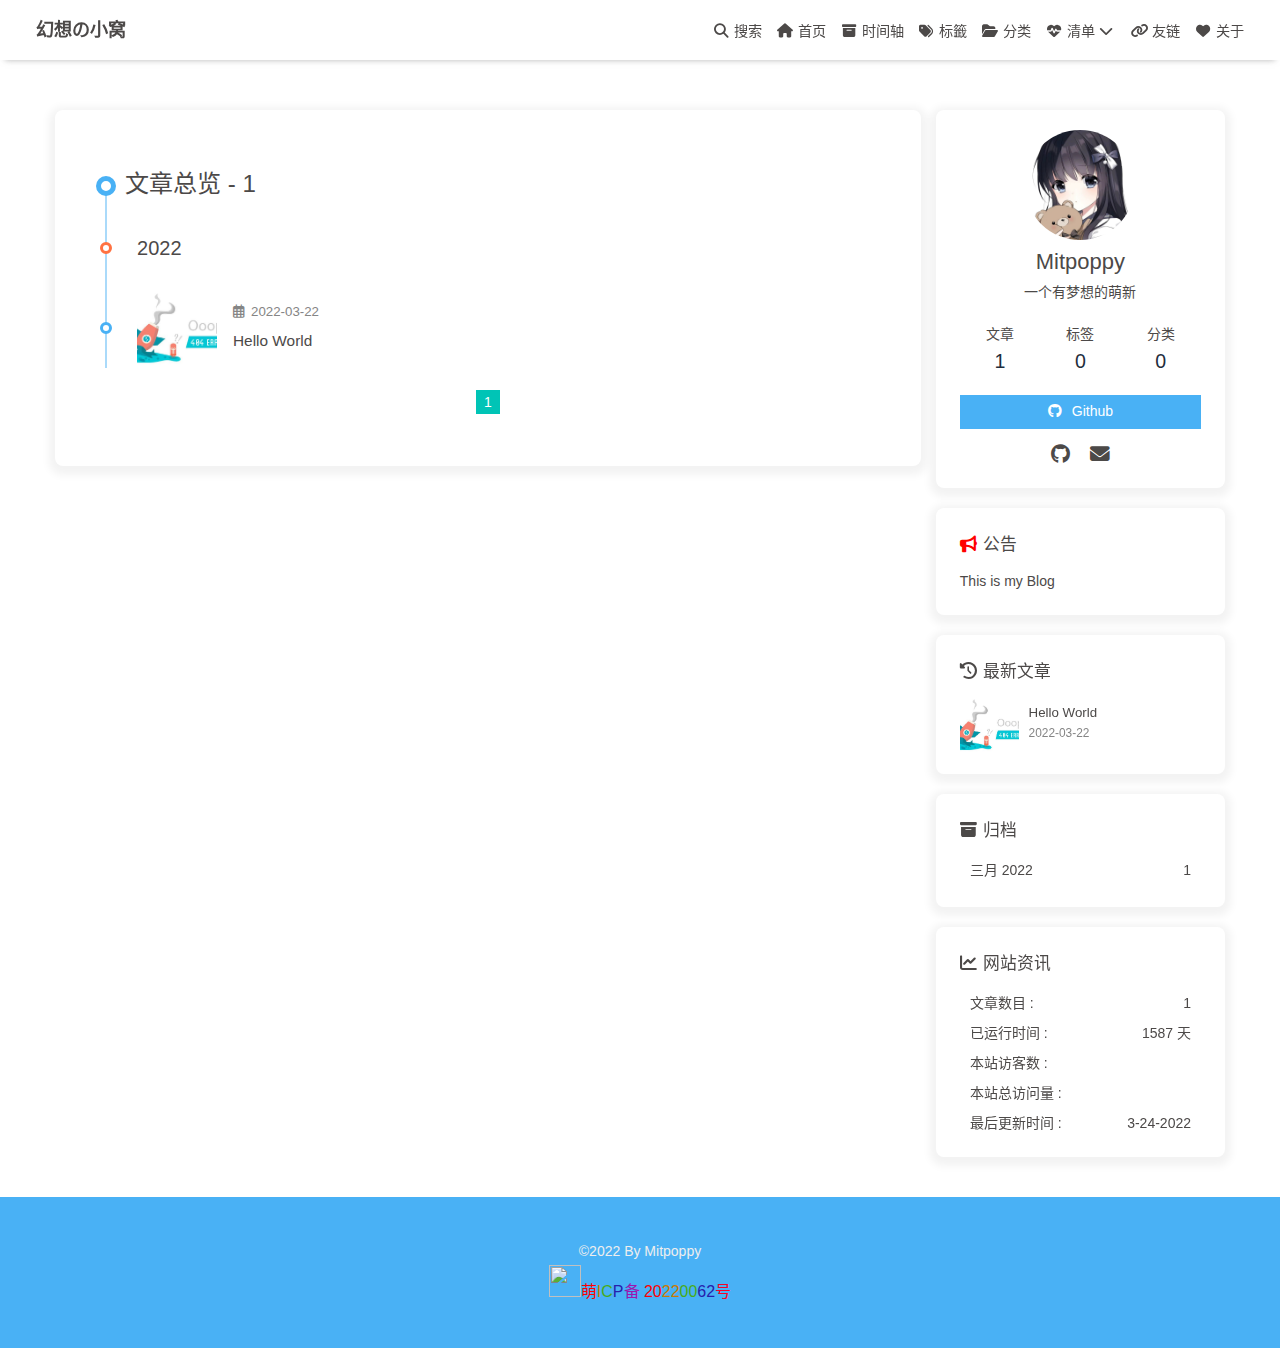
==== commit ab06fa44: "Site updated: 2022-03-24 08:58:45" ====
--- a/archives/index.html
+++ b/archives/index.html
@@ -5,11 +5,11 @@
 <meta property="og:site_name" content="幻想の小窝">
 <meta property="og:description" content="一个有梦想的萌新">
 <meta property="og:locale" content="zh_CN">
-<meta property="og:image" content="https://mitpoppy.github.io/img/portrait.jepg">
+<meta property="og:image" content="https://mitpoppy.github.io/img/portrait.jpeg">
 <meta property="article:author" content="Mitpoppy">
 <meta property="article:tag" content="幻想小窝">
 <meta name="twitter:card" content="summary">
-<meta name="twitter:image" content="https://mitpoppy.github.io/img/portrait.jepg"><link rel="shortcut icon" href="../img/favicon.ico"><link rel="canonical" href="https://mitpoppy.github.io/archives/"><link rel="preconnect" href="//cdn.jsdelivr.net"/><link rel="preconnect" href="//busuanzi.ibruce.info"/><link rel="stylesheet" href="../css/index.css"><link rel="stylesheet" href="https://cdn.jsdelivr.net/npm/@fortawesome/fontawesome-free@6/css/all.min.css" media="print" onload="this.media='all'"><link rel="stylesheet" href="https://cdn.jsdelivr.net/npm/@fancyapps/ui/dist/fancybox.css" media="print" onload="this.media='all'"><script>const GLOBAL_CONFIG = { 
+<meta name="twitter:image" content="https://mitpoppy.github.io/img/portrait.jpeg"><link rel="shortcut icon" href="../img/favicon.ico"><link rel="canonical" href="https://mitpoppy.github.io/archives/"><link rel="preconnect" href="//cdn.jsdelivr.net"/><link rel="preconnect" href="//busuanzi.ibruce.info"/><link rel="stylesheet" href="../css/index.css"><link rel="stylesheet" href="https://cdn.jsdelivr.net/npm/@fortawesome/fontawesome-free@6/css/all.min.css" media="print" onload="this.media='all'"><link rel="stylesheet" href="https://cdn.jsdelivr.net/npm/@fancyapps/ui/dist/fancybox.css" media="print" onload="this.media='all'"><script>const GLOBAL_CONFIG = { 
   root: '/',
   algolia: undefined,
   localSearch: {"path":"search.xml","languages":{"hits_empty":"找不到您查询的内容：${query}"}},
@@ -51,7 +51,7 @@
   isHome: false,
   isHighlightShrink: true,
   isToc: false,
-  postUpdate: '2022-03-23 22:11:44'
+  postUpdate: '2022-03-24 08:58:44'
 }</script><noscript><style type="text/css">
   #nav {
     opacity: 1
@@ -140,7 +140,7 @@
       }
     }
     detectApple()
-    })(window)</script><meta name="generator" content="Hexo 5.4.1"></head><body><div id="sidebar"><div id="menu-mask"></div><div id="sidebar-menus"><div class="avatar-img is-center"><img src="../img/portrait.jepg" onerror="onerror=null;src='/img/friend_404.gif'" alt="avatar"/></div><div class="sidebar-site-data site-data is-center"><a href="../archives/"><div class="headline">文章</div><div class="length-num">1</div></a><a href="../tags/"><div class="headline">标签</div><div class="length-num">0</div></a><a href="/"><div class="headline">分类</div><div class="length-num">0</div></a></div><hr/><div class="menus_items"><div class="menus_item"><a class="site-page" href="../index.html"><i class="fa-fw fas fa-home"></i><span> 首页</span></a></div><div class="menus_item"><a class="site-page" href="../archives/"><i class="fa-fw fas fa-archive"></i><span> 时间轴</span></a></div><div class="menus_item"><a class="site-page" href="../tags/"><i class="fa-fw fas fa-tags"></i><span> 标籤</span></a></div><div class="menus_item"><a class="site-page" href="../categories/"><i class="fa-fw fas fa-folder-open"></i><span> 分类</span></a></div><div class="menus_item"><a class="site-page group" href="javascript:void(0);"><i class="fa-fw fa fa-heartbeat"></i><span> 清单</span><i class="fas fa-chevron-down"></i></a><ul class="menus_item_child"><li><a class="site-page child" href="../music/"><i class="fa-fw fas fa-music"></i><span> 音乐</span></a></li><li><a class="site-page child" href="../Gallery/"><i class="fa-fw fas fa-images"></i><span> 照片</span></a></li><li><a class="site-page child" href="../movies/"><i class="fa-fw fas fa-video"></i><span> 电影</span></a></li></ul></div><div class="menus_item"><a class="site-page" href="../link/"><i class="fa-fw fas fa-link"></i><span> 友链</span></a></div><div class="menus_item"><a class="site-page" href="../about/"><i class="fa-fw fas fa-heart"></i><span> 关于</span></a></div></div></div></div><div class="page" id="body-wrap"><header class="not-top-img" id="page-header"><nav id="nav"><span id="blog_name"><a id="site-name" href="../index.html">幻想の小窝</a></span><div id="menus"><div id="search-button"><a class="site-page social-icon search"><i class="fas fa-search fa-fw"></i><span> 搜索</span></a></div><div class="menus_items"><div class="menus_item"><a class="site-page" href="../index.html"><i class="fa-fw fas fa-home"></i><span> 首页</span></a></div><div class="menus_item"><a class="site-page" href="../archives/"><i class="fa-fw fas fa-archive"></i><span> 时间轴</span></a></div><div class="menus_item"><a class="site-page" href="../tags/"><i class="fa-fw fas fa-tags"></i><span> 标籤</span></a></div><div class="menus_item"><a class="site-page" href="../categories/"><i class="fa-fw fas fa-folder-open"></i><span> 分类</span></a></div><div class="menus_item"><a class="site-page group" href="javascript:void(0);"><i class="fa-fw fa fa-heartbeat"></i><span> 清单</span><i class="fas fa-chevron-down"></i></a><ul class="menus_item_child"><li><a class="site-page child" href="../music/"><i class="fa-fw fas fa-music"></i><span> 音乐</span></a></li><li><a class="site-page child" href="../Gallery/"><i class="fa-fw fas fa-images"></i><span> 照片</span></a></li><li><a class="site-page child" href="../movies/"><i class="fa-fw fas fa-video"></i><span> 电影</span></a></li></ul></div><div class="menus_item"><a class="site-page" href="../link/"><i class="fa-fw fas fa-link"></i><span> 友链</span></a></div><div class="menus_item"><a class="site-page" href="../about/"><i class="fa-fw fas fa-heart"></i><span> 关于</span></a></div></div><div id="toggle-menu"><a class="site-page"><i class="fas fa-bars fa-fw"></i></a></div></div></nav></header><main class="layout" id="content-inner"><div id="archive"><div class="article-sort-title">文章总览 - 1</div><div class="article-sort"><div class="article-sort-item year">2022</div><div class="article-sort-item"><a class="article-sort-item-img" href="../2022/03/22/hello-world/" title="Hello World"><img src="../[data-uri]" alt="Hello World" onerror="this.onerror=null;this.src='../img/404.jpg'"></a><div class="article-sort-item-info"><div class="article-sort-item-time"><i class="far fa-calendar-alt"></i><time class="post-meta-date-created" datetime="2022-03-22T07:32:54.682Z" title="发表于 2022-03-22 15:32:54">2022-03-22</time></div><a class="article-sort-item-title" href="../2022/03/22/hello-world/" title="Hello World">Hello World</a></div></div></div><nav id="pagination"><div class="pagination"><span class="page-number current">1</span></div></nav></div><div class="aside-content" id="aside-content"><div class="card-widget card-info"><div class="is-center"><div class="avatar-img"><img src="../img/portrait.jepg" onerror="this.onerror=null;this.src='../img/friend_404.gif'" alt="avatar"/></div><div class="author-info__name">Mitpoppy</div><div class="author-info__description">一个有梦想的萌新</div></div><div class="card-info-data site-data is-center"><a href="../archives/"><div class="headline">文章</div><div class="length-num">1</div></a><a href="../tags/"><div class="headline">标签</div><div class="length-num">0</div></a><a href="/"><div class="headline">分类</div><div class="length-num">0</div></a></div><a id="card-info-btn" target="_blank" rel="noopener" href="https://github.com/Mitpoppy"><i class="fab fa-github"></i><span>Github</span></a><div class="card-info-social-icons is-center"><a class="social-icon" href="https://github.com/Mitpoppy" target="_blank" title="Github"><i class="fab fa-github"></i></a><a class="social-icon" href="../2974560682@qq.com" target="_blank" title="Email"><i class="fas fa-envelope"></i></a></div></div><div class="card-widget card-announcement"><div class="item-headline"><i class="fas fa-bullhorn fa-shake"></i><span>公告</span></div><div class="announcement_content">This is my Blog</div></div><div class="sticky_layout"><div class="card-widget card-recent-post"><div class="item-headline"><i class="fas fa-history"></i><span>最新文章</span></div><div class="aside-list"><div class="aside-list-item"><a class="thumbnail" href="../2022/03/22/hello-world/" title="Hello World"><img src="../[data-uri]" onerror="this.onerror=null;this.src='../img/404.jpg'" alt="Hello World"/></a><div class="content"><a class="title" href="../2022/03/22/hello-world/" title="Hello World">Hello World</a><time datetime="2022-03-22T07:32:54.682Z" title="发表于 2022-03-22 15:32:54">2022-03-22</time></div></div></div></div><div class="card-widget card-archives"><div class="item-headline"><i class="fas fa-archive"></i><span>归档</span></div><ul class="card-archive-list"><li class="card-archive-list-item"><a class="card-archive-list-link" href="../archives/2022/03/"><span class="card-archive-list-date">三月 2022</span><span class="card-archive-list-count">1</span></a></li></ul></div><div class="card-widget card-webinfo"><div class="item-headline"><i class="fas fa-chart-line"></i><span>网站资讯</span></div><div class="webinfo"><div class="webinfo-item"><div class="item-name">文章数目 :</div><div class="item-count">1</div></div><div class="webinfo-item"><div class="item-name">已运行时间 :</div><div class="item-count" id="runtimeshow" data-publishDate="2022-03-22T17:55:00.000Z"></div></div><div class="webinfo-item"><div class="item-name">本站访客数 :</div><div class="item-count" id="busuanzi_value_site_uv"></div></div><div class="webinfo-item"><div class="item-name">本站总访问量 :</div><div class="item-count" id="busuanzi_value_site_pv"></div></div><div class="webinfo-item"><div class="item-name">最后更新时间 :</div><div class="item-count" id="last-push-date" data-lastPushDate="2022-03-23T14:11:44.014Z"></div></div></div></div></div></div></main><footer id="footer"><div id="footer-wrap"><div class="copyright">&copy;2022 By Mitpoppy</div><div class="footer_custom_text"><font style="font-size:16px"><img style="width:32px;height:32px;margin-bottom:-8px" src="https://moena.cn/content/uploadfile/Links/icp.gov.moe.png" /><a href="https://blog.114524.xyz/" target="_blank"><span style="color:#ff0000">萌</span><span style="color:#ca7900">I</span><span style="color:#48ab18">C</span><span style="color:#2720ac">P</span><span style="color:#9b17ae">备</span> </a><a href="https://icp.gov.moe/?keyword=20220062" target="_blank"> <span style="color:#ff0000">20</span><span style="color:#ca7900">22</span><span style="color:#48ab18">00</span><span style="color:#2720ac">62</span><span style="color:#f40428">号</span></a></font></div></div></footer></div><div id="rightside"><div id="rightside-config-hide"><button id="translateLink" type="button" title="简繁转换">繁</button><button id="darkmode" type="button" title="浅色和深色模式转换"><i class="fas fa-adjust"></i></button><button id="hide-aside-btn" type="button" title="单栏和双栏切换"><i class="fas fa-arrows-alt-h"></i></button></div><div id="rightside-config-show"><button id="rightside_config" type="button" title="设置"><i class="fas fa-cog fa-spin"></i></button><button id="go-up" type="button" title="回到顶部"><i class="fas fa-arrow-up"></i></button></div></div><div id="local-search"><div class="search-dialog"><nav class="search-nav"><span class="search-dialog-title">本地搜索</span><span id="loading-status"></span><button class="search-close-button"><i class="fas fa-times"></i></button></nav><div class="is-center" id="loading-database"><i class="fas fa-spinner fa-pulse"></i><span>  数据库加载中</span></div><div class="search-wrap"><div id="local-search-input"><div class="local-search-box"><input class="local-search-box--input" placeholder="搜索文章" type="text"/></div></div><hr/><div id="local-search-results"></div></div></div><div id="search-mask"></div></div><div><script src="../js/utils.js"></script><script src="../js/main.js"></script><script src="../js/tw_cn.js"></script><script src="https://cdn.jsdelivr.net/npm/@fancyapps/ui/dist/fancybox.umd.js"></script><script src="../js/search/local-search.js"></script><div class="js-pjax"></div><script defer="defer" id="fluttering_ribbon" mobile="true" src="https://cdn.jsdelivr.net/npm/butterfly-extsrc@1/dist/canvas-fluttering-ribbon.min.js"></script><script src="https://cdn.jsdelivr.net/npm/butterfly-extsrc@1/dist/activate-power-mode.min.js"></script><script>POWERMODE.colorful = true;
+    })(window)</script><meta name="generator" content="Hexo 5.4.1"></head><body><div id="sidebar"><div id="menu-mask"></div><div id="sidebar-menus"><div class="avatar-img is-center"><img src="../img/portrait.jpeg" onerror="onerror=null;src='/img/friend_404.gif'" alt="avatar"/></div><div class="sidebar-site-data site-data is-center"><a href="../archives/"><div class="headline">文章</div><div class="length-num">1</div></a><a href="../tags/"><div class="headline">标签</div><div class="length-num">0</div></a><a href="/"><div class="headline">分类</div><div class="length-num">0</div></a></div><hr/><div class="menus_items"><div class="menus_item"><a class="site-page" href="../index.html"><i class="fa-fw fas fa-home"></i><span> 首页</span></a></div><div class="menus_item"><a class="site-page" href="../archives/"><i class="fa-fw fas fa-archive"></i><span> 时间轴</span></a></div><div class="menus_item"><a class="site-page" href="../tags/"><i class="fa-fw fas fa-tags"></i><span> 标籤</span></a></div><div class="menus_item"><a class="site-page" href="../categories/"><i class="fa-fw fas fa-folder-open"></i><span> 分类</span></a></div><div class="menus_item"><a class="site-page group" href="javascript:void(0);"><i class="fa-fw fa fa-heartbeat"></i><span> 清单</span><i class="fas fa-chevron-down"></i></a><ul class="menus_item_child"><li><a class="site-page child" href="../music/"><i class="fa-fw fas fa-music"></i><span> 音乐</span></a></li><li><a class="site-page child" href="../Gallery/"><i class="fa-fw fas fa-images"></i><span> 照片</span></a></li><li><a class="site-page child" href="../movies/"><i class="fa-fw fas fa-video"></i><span> 电影</span></a></li></ul></div><div class="menus_item"><a class="site-page" href="../link/"><i class="fa-fw fas fa-link"></i><span> 友链</span></a></div><div class="menus_item"><a class="site-page" href="../about/"><i class="fa-fw fas fa-heart"></i><span> 关于</span></a></div></div></div></div><div class="page" id="body-wrap"><header class="not-top-img" id="page-header"><nav id="nav"><span id="blog_name"><a id="site-name" href="../index.html">幻想の小窝</a></span><div id="menus"><div id="search-button"><a class="site-page social-icon search"><i class="fas fa-search fa-fw"></i><span> 搜索</span></a></div><div class="menus_items"><div class="menus_item"><a class="site-page" href="../index.html"><i class="fa-fw fas fa-home"></i><span> 首页</span></a></div><div class="menus_item"><a class="site-page" href="../archives/"><i class="fa-fw fas fa-archive"></i><span> 时间轴</span></a></div><div class="menus_item"><a class="site-page" href="../tags/"><i class="fa-fw fas fa-tags"></i><span> 标籤</span></a></div><div class="menus_item"><a class="site-page" href="../categories/"><i class="fa-fw fas fa-folder-open"></i><span> 分类</span></a></div><div class="menus_item"><a class="site-page group" href="javascript:void(0);"><i class="fa-fw fa fa-heartbeat"></i><span> 清单</span><i class="fas fa-chevron-down"></i></a><ul class="menus_item_child"><li><a class="site-page child" href="../music/"><i class="fa-fw fas fa-music"></i><span> 音乐</span></a></li><li><a class="site-page child" href="../Gallery/"><i class="fa-fw fas fa-images"></i><span> 照片</span></a></li><li><a class="site-page child" href="../movies/"><i class="fa-fw fas fa-video"></i><span> 电影</span></a></li></ul></div><div class="menus_item"><a class="site-page" href="../link/"><i class="fa-fw fas fa-link"></i><span> 友链</span></a></div><div class="menus_item"><a class="site-page" href="../about/"><i class="fa-fw fas fa-heart"></i><span> 关于</span></a></div></div><div id="toggle-menu"><a class="site-page"><i class="fas fa-bars fa-fw"></i></a></div></div></nav></header><main class="layout" id="content-inner"><div id="archive"><div class="article-sort-title">文章总览 - 1</div><div class="article-sort"><div class="article-sort-item year">2022</div><div class="article-sort-item"><a class="article-sort-item-img" href="../2022/03/22/hello-world/" title="Hello World"><img src="../[data-uri]" alt="Hello World" onerror="this.onerror=null;this.src='../img/404.jpg'"></a><div class="article-sort-item-info"><div class="article-sort-item-time"><i class="far fa-calendar-alt"></i><time class="post-meta-date-created" datetime="2022-03-22T07:32:54.682Z" title="发表于 2022-03-22 15:32:54">2022-03-22</time></div><a class="article-sort-item-title" href="../2022/03/22/hello-world/" title="Hello World">Hello World</a></div></div></div><nav id="pagination"><div class="pagination"><span class="page-number current">1</span></div></nav></div><div class="aside-content" id="aside-content"><div class="card-widget card-info"><div class="is-center"><div class="avatar-img"><img src="../img/portrait.jpeg" onerror="this.onerror=null;this.src='../img/friend_404.gif'" alt="avatar"/></div><div class="author-info__name">Mitpoppy</div><div class="author-info__description">一个有梦想的萌新</div></div><div class="card-info-data site-data is-center"><a href="../archives/"><div class="headline">文章</div><div class="length-num">1</div></a><a href="../tags/"><div class="headline">标签</div><div class="length-num">0</div></a><a href="/"><div class="headline">分类</div><div class="length-num">0</div></a></div><a id="card-info-btn" target="_blank" rel="noopener" href="https://github.com/Mitpoppy"><i class="fab fa-github"></i><span>Github</span></a><div class="card-info-social-icons is-center"><a class="social-icon" href="https://github.com/Mitpoppy" target="_blank" title="Github"><i class="fab fa-github"></i></a><a class="social-icon" href="../2974560682@qq.com" target="_blank" title="Email"><i class="fas fa-envelope"></i></a></div></div><div class="card-widget card-announcement"><div class="item-headline"><i class="fas fa-bullhorn fa-shake"></i><span>公告</span></div><div class="announcement_content">This is my Blog</div></div><div class="sticky_layout"><div class="card-widget card-recent-post"><div class="item-headline"><i class="fas fa-history"></i><span>最新文章</span></div><div class="aside-list"><div class="aside-list-item"><a class="thumbnail" href="../2022/03/22/hello-world/" title="Hello World"><img src="../[data-uri]" onerror="this.onerror=null;this.src='../img/404.jpg'" alt="Hello World"/></a><div class="content"><a class="title" href="../2022/03/22/hello-world/" title="Hello World">Hello World</a><time datetime="2022-03-22T07:32:54.682Z" title="发表于 2022-03-22 15:32:54">2022-03-22</time></div></div></div></div><div class="card-widget card-archives"><div class="item-headline"><i class="fas fa-archive"></i><span>归档</span></div><ul class="card-archive-list"><li class="card-archive-list-item"><a class="card-archive-list-link" href="../archives/2022/03/"><span class="card-archive-list-date">三月 2022</span><span class="card-archive-list-count">1</span></a></li></ul></div><div class="card-widget card-webinfo"><div class="item-headline"><i class="fas fa-chart-line"></i><span>网站资讯</span></div><div class="webinfo"><div class="webinfo-item"><div class="item-name">文章数目 :</div><div class="item-count">1</div></div><div class="webinfo-item"><div class="item-name">已运行时间 :</div><div class="item-count" id="runtimeshow" data-publishDate="2022-03-22T17:55:00.000Z"></div></div><div class="webinfo-item"><div class="item-name">本站访客数 :</div><div class="item-count" id="busuanzi_value_site_uv"></div></div><div class="webinfo-item"><div class="item-name">本站总访问量 :</div><div class="item-count" id="busuanzi_value_site_pv"></div></div><div class="webinfo-item"><div class="item-name">最后更新时间 :</div><div class="item-count" id="last-push-date" data-lastPushDate="2022-03-24T00:58:44.828Z"></div></div></div></div></div></div></main><footer id="footer"><div id="footer-wrap"><div class="copyright">&copy;2022 By Mitpoppy</div><div class="footer_custom_text"><font style="font-size:16px"><img style="width:32px;height:32px;margin-bottom:-8px" src="https://moena.cn/content/uploadfile/Links/icp.gov.moe.png" /><a href="https://blog.114524.xyz/" target="_blank"><span style="color:#ff0000">萌</span><span style="color:#ca7900">I</span><span style="color:#48ab18">C</span><span style="color:#2720ac">P</span><span style="color:#9b17ae">备</span> </a><a href="https://icp.gov.moe/?keyword=20220062" target="_blank"> <span style="color:#ff0000">20</span><span style="color:#ca7900">22</span><span style="color:#48ab18">00</span><span style="color:#2720ac">62</span><span style="color:#f40428">号</span></a></font></div></div></footer></div><div id="rightside"><div id="rightside-config-hide"><button id="translateLink" type="button" title="简繁转换">繁</button><button id="darkmode" type="button" title="浅色和深色模式转换"><i class="fas fa-adjust"></i></button><button id="hide-aside-btn" type="button" title="单栏和双栏切换"><i class="fas fa-arrows-alt-h"></i></button></div><div id="rightside-config-show"><button id="rightside_config" type="button" title="设置"><i class="fas fa-cog fa-spin"></i></button><button id="go-up" type="button" title="回到顶部"><i class="fas fa-arrow-up"></i></button></div></div><div id="local-search"><div class="search-dialog"><nav class="search-nav"><span class="search-dialog-title">本地搜索</span><span id="loading-status"></span><button class="search-close-button"><i class="fas fa-times"></i></button></nav><div class="is-center" id="loading-database"><i class="fas fa-spinner fa-pulse"></i><span>  数据库加载中</span></div><div class="search-wrap"><div id="local-search-input"><div class="local-search-box"><input class="local-search-box--input" placeholder="搜索文章" type="text"/></div></div><hr/><div id="local-search-results"></div></div></div><div id="search-mask"></div></div><div><script src="../js/utils.js"></script><script src="../js/main.js"></script><script src="../js/tw_cn.js"></script><script src="https://cdn.jsdelivr.net/npm/@fancyapps/ui/dist/fancybox.umd.js"></script><script src="../js/search/local-search.js"></script><div class="js-pjax"></div><script defer="defer" id="fluttering_ribbon" mobile="true" src="https://cdn.jsdelivr.net/npm/butterfly-extsrc@1/dist/canvas-fluttering-ribbon.min.js"></script><script src="https://cdn.jsdelivr.net/npm/butterfly-extsrc@1/dist/activate-power-mode.min.js"></script><script>POWERMODE.colorful = true;
 POWERMODE.shake = false;
 POWERMODE.mobile = true;
 document.body.addEventListener('input', POWERMODE);
